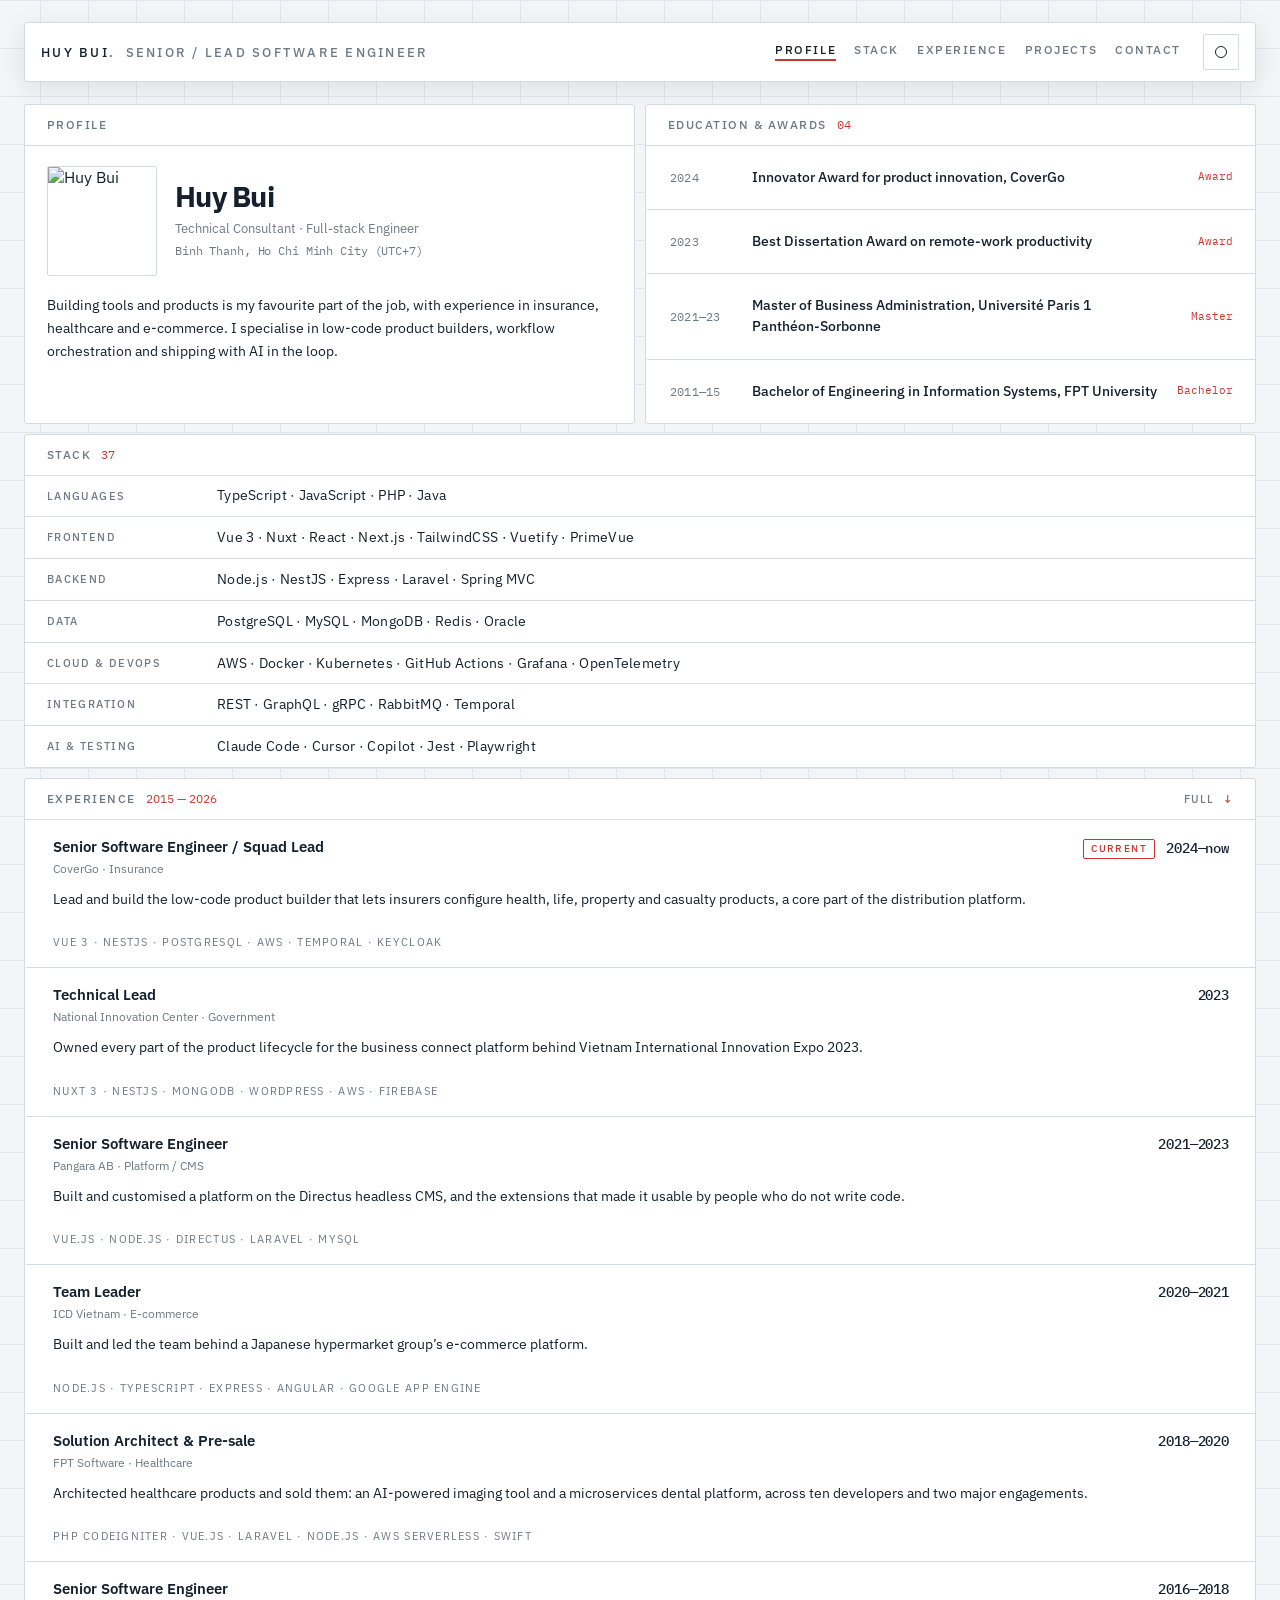
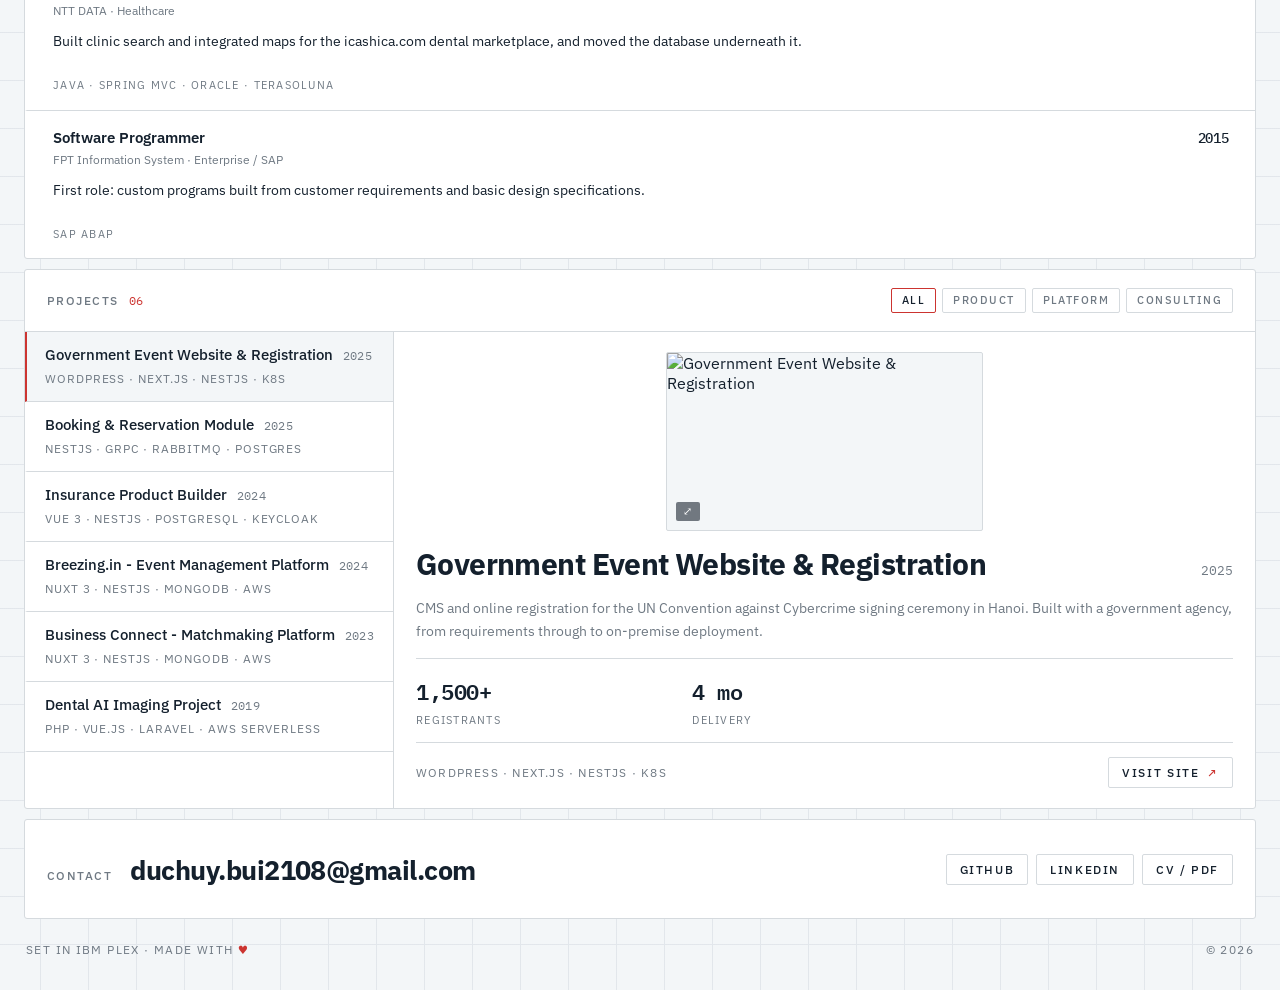
==== index.html @ eafd3b6e "feat: update portfolio content for clarity and consistency, including improved titles, descriptions," ====
<!doctype html>
<html lang="en">

<head>
  <meta charset="utf-8">
  <meta name="viewport" content="width=device-width, initial-scale=1">

  <title>Huy Bui | Senior software engineer</title>
  <meta name="description"
    content="Senior software engineer and squad lead in Ho Chi Minh City. Loves building tools and products, with experience in insurance, healthcare and e-commerce. Specialises in low-code product builders, workflow orchestration and AI-assisted delivery.">
  <link rel="canonical" href="https://heybui.github.io/">

  <link rel="icon" href="/favicon.ico" sizes="any">
  <link rel="icon" type="image/png" sizes="32x32" href="/assets/img/favicon-32.png">
  <link rel="icon" type="image/png" sizes="16x16" href="/assets/img/favicon-16.png">
  <link rel="apple-touch-icon" href="/assets/img/apple-touch-icon.png">

  <meta name="color-scheme" content="light dark">
  <meta name="theme-color" content="#f3f6f8" media="(prefers-color-scheme: light)">
  <meta name="theme-color" content="#091421" media="(prefers-color-scheme: dark)">

  <meta property="og:type" content="website">
  <meta property="og:url" content="https://heybui.github.io/">
  <meta property="og:title" content="Huy Bui | Senior software engineer">
  <meta property="og:description"
    content="Building tools and products is my favourite part of the job, with experience in insurance, healthcare and e-commerce. I specialise in low-code product builders, workflow orchestration and shipping with AI in the loop.">
  <meta property="og:image" content="https://heybui.github.io/assets/img/og.png">
  <meta property="og:image:width" content="1200">
  <meta property="og:image:height" content="630">
  <meta property="og:image:alt" content="Huy Bui, senior software engineer, Ho Chi Minh City.">
  <meta name="twitter:card" content="summary_large_image">

  <script>
    // Apply the saved theme before first paint, or a saved dark theme flashes light.
    try {
      var t = JSON.parse(localStorage.getItem('hb.prefs') || '{}').theme;
      if (t === 'light' || t === 'dark') document.documentElement.setAttribute('data-theme', t);
    } catch (e) { }
  </script>

  <link rel="preconnect" href="https://fonts.googleapis.com">
  <link rel="preconnect" href="https://fonts.gstatic.com" crossorigin>
  <link rel="stylesheet"
    href="https://fonts.googleapis.com/css2?family=IBM+Plex+Mono:wght@400;500;600&family=IBM+Plex+Sans:wght@400;450;500;600;700&display=swap">
  <link rel="stylesheet" href="/assets/css/site.css">
  <script src="/assets/js/site.js" defer></script>
</head>

<body>
  <a class="skip" href="#main">Skip to content</a>

  <div data-page="">
    <div data-shell="">

      <div data-nav-sentinel=""></div>
      <header data-navwrap="">
        <div data-navbar="">
          <div data-navinner="">
            <div class="brand">
              Huy Bui<span class="accent">.</span>&nbsp;&nbsp;<span data-nav-kicker=""
                data-i18n="site.kicker">Senior / Lead Software Engineer</span></div>
            <div data-navgroup="">
              <nav aria-label="Sections">
                <a href="#profile" class="hv-accent" data-i18n="lbl.profile">Profile</a>
                <a href="#stack" class="hv-accent" data-i18n="lbl.stack">Stack</a>
                <a href="#experience" class="hv-accent" data-i18n="lbl.exp">Experience</a>
                <a href="#work" class="hv-accent" data-i18n="lbl.work">Projects</a>
                <a href="#contact" class="hv-accent" data-i18n="lbl.contact">Contact</a>
              </nav>
              <div class="nav-actions">
                <button type="button" data-lang-btn="" hidden class="hv-fill" title="Language" aria-label="Switch language"><span
                    data-lang-label="">EN</span></button>
                <button type="button" data-theme-btn="" class="hv-fill" title="Theme" aria-label="Switch theme"><span
                    data-theme-mark="" aria-hidden="true"></span><span
                    data-theme-label=""></span></button>
              </div>
            </div>
          </div>
        </div>
      </header>

      <main id="main" data-bento="">

        <section id="profile" class="hv-border" aria-labelledby="h-profile">
          <div class="card-head">
            <h2 id="h-profile" class="label" data-i18n="lbl.profile">Profile</h2>
          </div>
          <div class="card-body">
            <div class="profile-top">
              <img data-portrait="" src="/assets/img/profile.png" width="360" height="360" alt="Huy Bui">
              <div class="profile-info">
                <h1 data-name="" class="heading-lg">
                  Huy Bui</h1>
                <div class="role-line">
                  <span data-i18n="hero.role">Technical Consultant · Full-stack Engineer</span></div>
                <div class="loc-line"
                  data-i18n="hero.loc">Binh Thanh, Ho Chi Minh City (UTC+7)</div>
              </div>
            </div>
            <p class="bio"
              data-i18n="hero.bio">Building tools and products is my favourite part of the job, with experience in
              insurance, healthcare and e-commerce. I specialise in low-code product builders, workflow orchestration and shipping with AI in
              the loop.</p>
          </div>
        </section>

        <section id="credentials" class="hv-border" aria-labelledby="h-edu">
          <div class="card-head-between">
            <div class="card-head-line">
              <h2 id="h-edu" class="label" data-i18n="lbl.edu">Education &amp; Awards</h2>
              <span data-edu-count="" class="count-mono">04</span>
            </div>
          </div>
          <div data-edu-list=""></div>
        </section>

        <section id="stack" class="hv-border" aria-labelledby="h-stack">
          <div class="card-head">
            <h2 id="h-stack" class="label" data-i18n="lbl.stack">Stack</h2>
            <span data-stack-count="" class="count-mono">37</span>
          </div>
          <div data-stack-body=""></div>
        </section>

        <!-- height tracks the row span: 5 rows x 100px + 4 x 10px gap = 540 -->
        <section id="work" class="hv-border" aria-labelledby="h-work">
          <div class="work-head">
            <div class="card-head-line">
              <h2 id="h-work" class="label" data-i18n="lbl.work">Projects</h2>
              <span data-count="" class="count-mono">06</span>
            </div>
            <div role="group" aria-label="Filter projects" class="filter-group">
              <button type="button" class="hv-fill" data-filter="all" aria-pressed="true"
                data-i18n="f.all">All</button>
              <button type="button" class="hv-fill" data-filter="product" aria-pressed="false"
                data-i18n="f.product">Product</button>
              <button type="button" class="hv-fill" data-filter="platform" aria-pressed="false"
                data-i18n="f.platform">Platform</button>
              <button type="button" class="hv-fill" data-filter="consulting" aria-pressed="false"
                data-i18n="f.consulting">Consulting</button>
            </div>
          </div>
          <div data-work-split="">
            <div data-list=""></div>
            <div data-d-pane="">
              <!-- site.js swaps in a real screenshot when a project has one.
               aspect-ratio + align-self:center keep the box near 16:9 and
               centered instead of stretching edge-to-edge — the pane is much
               wider than that, and a full-width box would force a landscape
               screenshot's top and bottom to be cropped off to fill it. The
               diagonal placeholder (.is-empty) stays for any project with
               no shot. -->
              <div data-d-media="" class="is-empty">
                <img data-d-media-img="" alt="">
                <span data-d-media-hint="">screenshot
                  / demo loop</span>
              </div>
              <div class="d-title-row">
                <h3 data-d-title="">
                  Hanoi Convention 2025</h3>
                <div data-d-year="">2025</div>
              </div>
              <p data-d-desc="">
                CMS and online registration for the UN Convention against Cybercrime signing ceremony in Hanoi. Built
                with a government agency, from requirements through to on-premise deployment.</p>
              <div data-d-metrics="">
              </div>
              <div class="d-foot">
                <div data-d-stack="">
                  WordPress · Next.js · NestJS · K8s</div>
                <a data-d-link="" href="https://hanoiconvention.org" target="_blank" rel="noopener" class="hv-fill btn-outline"><span
                    data-i18n="work.open">Visit site</span><span aria-hidden="true"
                    class="accent">↗</span></a>
              </div>
            </div>
          </div>
        </section>

        <section id="experience" class="hv-border" aria-labelledby="h-exp">
          <div class="card-head-between">
            <div class="card-head-line">
              <h2 id="h-exp" class="label" data-i18n="lbl.exp">Experience</h2>
              <span class="exp-span" data-i18n="exp.span">2015 — 2026</span>
            </div>
            <button type="button" data-exp-toggle="" class="hv-fill" aria-expanded="false"><span
                data-exp-toggle-label="">Full</span><span data-exp-toggle-arrow="" aria-hidden="true"
                class="accent">↓</span></button>
          </div>
          <div data-exp-body=""></div>
        </section>

        <section id="contact" class="hv-border" aria-labelledby="h-contact">
          <div class="contact-left">
            <h2 id="h-contact" class="label" data-i18n="lbl.contact">Contact</h2>
            <a data-mail="" href="mailto:duchuy.bui2108@gmail.com">duchuy.bui2108@gmail.com</a>
          </div>
          <div class="contact-actions">
            <a href="https://github.com/heybui" target="_blank" rel="noopener" class="hv-fill btn-outline">GitHub</a>
            <a href="https://linkedin.com/in/heybui" target="_blank" rel="noopener" class="hv-fill btn-outline">LinkedIn</a>
            <!-- A real link, so it works with JS off. site.js opens the preview instead. -->
            <a data-cv-open="" href="/assets/certs/huy-bui-cv.pdf" target="_blank" rel="noopener" class="hv-fill btn-outline"
              data-i18n="contact.cv">CV / PDF</a>
          </div>
        </section>

      </main>

      <footer data-foot="">
        <span class="foot-left">
          <!-- ♥ sits outside the translated span: applyLang() writes textContent,
           which would delete a child element. -->
          <span data-colophon="">
            <span data-i18n="foot.colophon">Set in IBM Plex · Made with</span>
            <span role="img" aria-label="love" class="accent">♥</span>
          </span>
        </span>
        <span data-i18n="foot.right">© 2026</span>
      </footer>

    </div>

    <div data-cv-modal="" role="dialog" aria-modal="true" aria-labelledby="h-cv" aria-hidden="true">
      <div data-cv-panel="">
        <div class="modal-head">
          <div class="modal-head-line">
            <h2 id="h-cv" class="label" data-i18n="cv.title">Résumé</h2>
            <span class="modal-filename">huy-bui-cv.pdf</span>
          </div>
          <div class="modal-actions">
            <a data-cv-download="" href="/assets/certs/huy-bui-cv.pdf" download="huy-bui-cv.pdf" class="hv-fill"><span
                data-i18n="cv.download">Download</span><span aria-hidden="true" class="accent">↓</span></a>
            <button type="button" data-cv-close="" class="hv-fill btn-icon" aria-label="Close"><span
                aria-hidden="true">✕</span></button>
          </div>
        </div>
        <div class="modal-body">
          <iframe data-cv-frame="" title="CV preview"></iframe>
        </div>
      </div>
    </div>

    <!-- Hover preview for credential rows that have a scanned document. site.js
     positions this next to the cursor and swaps the image; it stays hidden
     (and untouched) for rows with no [data-cert-row]. -->
    <div data-cert-tip="" aria-hidden="true">
      <img data-cert-tip-img="" alt="">
    </div>

    <div data-cert-modal="" role="dialog" aria-modal="true" aria-labelledby="h-cert" aria-hidden="true">
      <div data-cert-panel="">
        <div class="modal-head">
          <h2 id="h-cert" data-cert-title="">
          </h2>
          <div class="modal-head-actions">
            <span data-cert-count=""></span>
            <button type="button" data-cert-prev="" aria-label="Previous image" class="hv-fill btn-icon"><span
                aria-hidden="true">‹</span></button>
            <button type="button" data-cert-next="" aria-label="Next image" class="hv-fill btn-icon"><span
                aria-hidden="true">›</span></button>
            <button type="button" data-cert-close="" aria-label="Close" class="hv-fill btn-icon"><span
                aria-hidden="true">✕</span></button>
          </div>
        </div>
        <div class="cert-body">
          <img data-cert-frame="" alt="">
        </div>
      </div>
    </div>
  </div>
</body>

</html>
---- assets/css/site.css ----
/* Site styles. Mostly copied from the design file in design/; the bits added
   during the port are marked "added:". */

/* --- tokens --------------------------------------------------------------- */

:root{
  --bg:oklch(0.971 0.004 250); --surface:oklch(1 0 0); --line:oklch(0.885 0.008 250);
  --fg:oklch(0.24 0.03 250); --muted:oklch(0.57 0.02 250); --accent:oklch(0.56 0.19 27);
  --grid:oklch(0.925 0.008 250); --shadow:0 6px 24px oklch(0.24 0.03 250 / 0.10);
}
@media (prefers-color-scheme: dark){
  :root:not([data-theme="light"]){
    --bg:oklch(0.188 0.031 253); --surface:oklch(0.232 0.032 253); --line:oklch(0.325 0.033 253);
    --fg:oklch(0.955 0.006 253); --muted:oklch(0.665 0.025 253); --accent:oklch(0.66 0.17 27);
    --grid:oklch(0.248 0.032 253); --shadow:0 6px 24px oklch(0.10 0.02 253 / 0.5);
  }
}
:root[data-theme="dark"]{
  --bg:oklch(0.188 0.031 253); --surface:oklch(0.232 0.032 253); --line:oklch(0.325 0.033 253);
  --fg:oklch(0.955 0.006 253); --muted:oklch(0.665 0.025 253); --accent:oklch(0.66 0.17 27);
  --grid:oklch(0.248 0.032 253); --shadow:0 6px 24px oklch(0.10 0.02 253 / 0.5);
}

/* --- base ----------------------------------------------------------------- */

html{scroll-behavior:smooth}
html,body{margin:0;padding:0}
[id]{scroll-margin-top:88px}
@media (prefers-reduced-motion: reduce){html{scroll-behavior:auto}}
body{background:var(--bg);color:var(--fg);font-family:'IBM Plex Sans',system-ui,sans-serif;-webkit-font-smoothing:antialiased}
a{color:var(--fg);text-decoration:none}
a:hover{color:var(--accent)}

/* added: headings are real h1/h2 now, so drop the browser's default margins. */
h1,h2,h3{margin:0;font-size:inherit;font-weight:inherit}

/* added: keyboard-only skip link. */
.skip{position:absolute;left:-9999px;top:0;z-index:100;padding:10px 14px;background:var(--surface);
  border:1px solid var(--accent);border-radius:2px;
  font:500 12px/1 'IBM Plex Sans',system-ui,sans-serif;letter-spacing:.12em;text-transform:uppercase}
.skip:focus{left:12px;top:12px}

/* Hover states. !important because every element carries inline styles. */
.hv-border:hover{border-color:var(--accent) !important}
.hv-accent:hover{color:var(--accent) !important}

/* added: credential rows backed by a scanned document (site.js sets this
   attribute) — same left-edge accent used for the current stack row. */
[data-cert-row]{border-left-color:transparent}
[data-cert-row]:hover,
[data-cert-row]:focus-visible{border-left-color:var(--accent) !important; outline:none}

/* added: project preview panel before a screenshot is swapped in (or for a
   project with none) — the same diagonal placeholder it always had. */
[data-d-media].is-empty{background-image:repeating-linear-gradient(135deg, var(--line) 0 1px, transparent 1px 7px); opacity:.75}

/* added: clickable things get the same soft box as the experience rows —
   background one step darker than the card, plus an accent edge. */
.hv-fill{transition:background .2s cubic-bezier(.33,.02,.24,1), color .2s cubic-bezier(.33,.02,.24,1), border-color .2s cubic-bezier(.33,.02,.24,1) !important}
.hv-fill:hover,
.hv-fill:focus-visible{
  background:var(--bg) !important;
  border-color:var(--accent) !important;
  color:var(--fg) !important;
}

/* --- crosshair cursor ----------------------------------------------------- */
/* site.js regenerates the accent-filled pointer; these are the fallbacks. */

body{cursor:url("data:image/svg+xml,%3Csvg xmlns='http://www.w3.org/2000/svg' width='24' height='24'%3E%3Cg stroke='%23384358' stroke-width='1'%3E%3Cpath d='M12 1.5v7.5M12 15v7.5M1.5 12h7.5M15 12h7.5'/%3E%3C/g%3E%3Crect x='11.5' y='11.5' width='1' height='1' fill='%23384358'/%3E%3C/svg%3E") 12 12, crosshair}
a,button,[data-row],[data-exp-row],[data-cert-row]{cursor:url("data:image/svg+xml,%3Csvg xmlns='http://www.w3.org/2000/svg' width='24' height='24'%3E%3Cg stroke='%23384358' stroke-width='1'%3E%3Cpath d='M12 1.5v7.5M12 15v7.5M1.5 12h7.5M15 12h7.5'/%3E%3C/g%3E%3Crect x='9.5' y='9.5' width='5' height='5' fill='%23c8342b'/%3E%3C/svg%3E") 12 12, pointer}
input,textarea,p,h1{cursor:url("data:image/svg+xml,%3Csvg xmlns='http://www.w3.org/2000/svg' width='24' height='24'%3E%3Cg stroke='%23384358' stroke-width='1'%3E%3Cpath d='M12 1.5v7.5M12 15v7.5M1.5 12h7.5M15 12h7.5'/%3E%3C/g%3E%3Crect x='11.5' y='11.5' width='1' height='1' fill='%23384358'/%3E%3C/svg%3E") 12 12, crosshair}
@media (prefers-color-scheme: dark){
  :root:not([data-theme="light"]) body{cursor:url("data:image/svg+xml,%3Csvg xmlns='http://www.w3.org/2000/svg' width='24' height='24'%3E%3Cg stroke='%23c9d2e0' stroke-width='1'%3E%3Cpath d='M12 1.5v7.5M12 15v7.5M1.5 12h7.5M15 12h7.5'/%3E%3C/g%3E%3Crect x='11.5' y='11.5' width='1' height='1' fill='%23c9d2e0'/%3E%3C/svg%3E") 12 12, crosshair}
  :root:not([data-theme="light"]) a,:root:not([data-theme="light"]) button,:root:not([data-theme="light"]) [data-row],:root:not([data-theme="light"]) [data-exp-row],:root:not([data-theme="light"]) [data-cert-row]{cursor:url("data:image/svg+xml,%3Csvg xmlns='http://www.w3.org/2000/svg' width='24' height='24'%3E%3Cg stroke='%23c9d2e0' stroke-width='1'%3E%3Cpath d='M12 1.5v7.5M12 15v7.5M1.5 12h7.5M15 12h7.5'/%3E%3C/g%3E%3Crect x='9.5' y='9.5' width='5' height='5' fill='%23ff7a6b'/%3E%3C/svg%3E") 12 12, pointer}
}
:root[data-theme="dark"] body{cursor:url("data:image/svg+xml,%3Csvg xmlns='http://www.w3.org/2000/svg' width='24' height='24'%3E%3Cg stroke='%23c9d2e0' stroke-width='1'%3E%3Cpath d='M12 1.5v7.5M12 15v7.5M1.5 12h7.5M15 12h7.5'/%3E%3C/g%3E%3Crect x='11.5' y='11.5' width='1' height='1' fill='%23c9d2e0'/%3E%3C/svg%3E") 12 12, crosshair}
:root[data-theme="dark"] a,:root[data-theme="dark"] button,:root[data-theme="dark"] [data-row],:root[data-theme="dark"] [data-exp-row],:root[data-theme="dark"] [data-cert-row]{cursor:url("data:image/svg+xml,%3Csvg xmlns='http://www.w3.org/2000/svg' width='24' height='24'%3E%3Cg stroke='%23c9d2e0' stroke-width='1'%3E%3Cpath d='M12 1.5v7.5M12 15v7.5M1.5 12h7.5M15 12h7.5'/%3E%3C/g%3E%3Crect x='9.5' y='9.5' width='5' height='5' fill='%23ff7a6b'/%3E%3C/svg%3E") 12 12, pointer}
[data-portrait],[data-portrait] *{cursor:default}
@media (hover:none),(pointer:coarse){
  body,a,button,input,textarea,p,h1,[data-row],[data-exp-row],[data-cert-row],
  :root[data-theme="dark"] body,:root[data-theme="dark"] a,:root[data-theme="dark"] button,:root[data-theme="dark"] [data-row],:root[data-theme="dark"] [data-exp-row],:root[data-theme="dark"] [data-cert-row]{cursor:auto !important}
}

/* --- chrome --------------------------------------------------------------- */

::selection{background:var(--accent);color:var(--surface)}
*{scrollbar-width:thin;scrollbar-color:var(--line) transparent}
::-webkit-scrollbar{width:8px;height:8px}
::-webkit-scrollbar-track{background:transparent}
::-webkit-scrollbar-thumb{background:var(--line);border:2px solid transparent;background-clip:content-box}
::-webkit-scrollbar-thumb:hover{background:var(--muted);border:2px solid transparent;background-clip:content-box}
::-webkit-scrollbar-corner{background:transparent}
@keyframes marq{from{transform:translateX(0)}to{transform:translateX(-50%)}}

/* --- responsive ----------------------------------------------------------- */

@media (max-width:900px){
  [id]{scroll-margin-top:112px}
  [data-page]{padding:0 12px 22px !important; background-size:32px 32px !important}
  [data-shell]{gap:14px !important}
  [data-navinner]{display:grid !important; grid-template-columns:1fr auto; align-items:center; row-gap:9px; column-gap:12px; padding:9px 12px !important}
  [data-navgroup]{display:contents !important}
  [data-navinner] > div:first-child{grid-column:1; grid-row:1}
  [data-navgroup] > div:last-child{grid-column:2; grid-row:1; gap:6px !important}
  [data-lang-btn],[data-theme-btn]{width:28px !important; height:28px !important}
  [data-lang-label]{font-size:10px !important}
  [data-theme-mark]{width:10px !important; height:10px !important}
  [data-navinner] nav{grid-column:1/-1; grid-row:2; flex-wrap:nowrap !important; overflow-x:auto; scrollbar-width:none; gap:16px !important; font-size:11px !important; letter-spacing:.09em !important; margin:0 -2px; padding:0 2px 1px}
  [data-navinner] nav::-webkit-scrollbar{display:none}
  [data-navinner] nav > a{flex:none; white-space:nowrap}
  [data-foot]{flex-wrap:nowrap !important; align-items:baseline; gap:12px !important; font-size:10px !important; letter-spacing:.07em !important}
  [data-foot] > span:last-child{flex:none}
  [data-nav-kicker]{display:none !important}
  [data-bento]{grid-template-columns:1fr !important; grid-auto-rows:auto !important}
  /* added: bento children are <section> now, not <div>. */
  [data-bento] > *{grid-column:1/-1 !important; grid-row:auto !important; height:auto !important}
  #profile > div:last-child{padding:16px !important; gap:14px !important}
  [data-portrait]{width:78px !important; height:78px !important}
  [data-name]{font-size:24px !important}
  #credentials [data-edu-list]{max-height:290px}
  [data-stack-body]{flex-direction:column !important; overflow:visible !important}
  [data-stack-body] > div{grid-template-columns:1fr !important; gap:4px !important; padding:11px 16px !important; flex:none !important; align-items:start !important}
  [data-work-split]{grid-template-columns:1fr !important}
  [data-list]{border-right:0 !important; border-bottom:1px solid var(--line) !important; max-height:246px}
  [data-d-pane]{padding:16px !important; gap:12px !important}
  [data-d-media]{min-height:158px !important}
  [data-d-title]{font-size:23px !important}
  [data-d-metrics]{grid-template-columns:repeat(3,1fr) !important; gap:8px !important}
  [data-exp-body]{overflow:visible !important}
  [data-exp-body] > div{padding:14px 16px !important}
  [data-exp-body] > div > div:first-child{gap:8px !important}
  #contact{flex-direction:column !important; align-items:flex-start !important; padding:16px !important; gap:14px !important}
  [data-mail]{font-size:20px !important}
  [data-cv-modal]{padding:10px !important}
  [data-cert-modal]{padding:10px !important}
}
/* --- layout (ported from the design file's inline styles) ----------------- */
/* Structural/decorative styles previously lived as style="" on each element in
   index.html and 404.html. Selectors here reuse the data-* hooks already on
   those elements (site.js's targets, and the ones the media queries above
   already rely on) so the markup keeps the same attributes it always had. */

[data-page]{min-height:100vh; background:var(--bg);
  background-image:linear-gradient(var(--grid) 1px, transparent 1px), linear-gradient(90deg, var(--grid) 1px, transparent 1px);
  background-size:48px 48px; background-position:center top; box-sizing:border-box; display:flex}
[data-page=""]{padding:0 24px 30px; justify-content:center}
[data-page="404"]{padding:24px; align-items:center; justify-content:center}
[data-shell]{width:100%; max-width:1360px; display:flex; flex-direction:column; gap:22px}

[data-nav-sentinel]{height:1px; margin-bottom:-1px}
[data-navwrap]{position:sticky; top:0; z-index:70; transition:top .3s cubic-bezier(.33,.02,.24,1), margin .3s cubic-bezier(.33,.02,.24,1)}
[data-navbar]{border:1px solid var(--line); border-radius:3px; background:var(--surface); box-shadow:var(--shadow);
  transition:border-radius .3s cubic-bezier(.33,.02,.24,1), border-color .3s cubic-bezier(.33,.02,.24,1), padding .3s cubic-bezier(.33,.02,.24,1)}
[data-navinner]{display:flex; align-items:center; justify-content:space-between; gap:24px; flex-wrap:wrap; padding:11px 16px; margin:0 auto;
  transition:max-width .3s cubic-bezier(.33,.02,.24,1), padding .3s cubic-bezier(.33,.02,.24,1)}
.brand{font:500 12.5px/1 'IBM Plex Sans',system-ui,sans-serif; letter-spacing:.18em; text-transform:uppercase; color:var(--fg)}
[data-nav-kicker]{color:var(--muted)}
[data-navgroup]{display:flex; align-items:center; gap:22px; flex-wrap:wrap}
[data-navgroup] nav{display:flex; align-items:center; gap:18px; font:500 12px/1 'IBM Plex Sans',system-ui,sans-serif; letter-spacing:.13em; text-transform:uppercase; flex-wrap:wrap}
[data-navgroup] nav a{color:var(--muted); padding-bottom:3px; border-bottom:2px solid transparent;
  transition:color .3s cubic-bezier(.33,.02,.24,1), border-color .3s cubic-bezier(.33,.02,.24,1)}
.nav-actions{display:flex; align-items:center; gap:8px}
[data-lang-btn]{appearance:none; border:1px solid var(--line); border-radius:2px; background:transparent; width:36px; height:36px;
  display:flex; align-items:center; justify-content:center; font:500 11.5px/1 'IBM Plex Sans',system-ui,sans-serif; letter-spacing:.06em; color:var(--fg);
  transition:border-color .32s cubic-bezier(.33,.02,.24,1)}
[data-theme-btn]{appearance:none; border:1px solid var(--line); border-radius:2px; background:transparent; width:36px; height:36px;
  display:flex; align-items:center; justify-content:center; color:var(--fg); transition:border-color .32s cubic-bezier(.33,.02,.24,1)}
[data-lang-btn][hidden]{display:none}
[data-theme-mark]{width:12px; height:12px; flex:none; border-radius:50%; border:1px solid var(--fg); box-sizing:border-box}
[data-theme-label]{display:none}

[data-bento]{display:grid; grid-template-columns:repeat(6,1fr); grid-auto-rows:minmax(100px,auto); gap:10px}

/* card sections: shared chrome, per-section grid placement */
#profile,#credentials,#stack,#work,#experience{
  border:1px solid var(--line); background:var(--surface); border-radius:3px;
  display:flex; flex-direction:column; overflow:hidden; transition:border-color .32s cubic-bezier(.33,.02,.24,1)}
#profile{grid-column:1/4; grid-row:1/4; height:320px; box-sizing:border-box}
#credentials{grid-column:4/7; grid-row:1/4; height:320px; box-sizing:border-box}
#stack{grid-column:1/7; grid-row:4/6; height:334px; box-sizing:border-box}
#work{grid-column:1/7; grid-row:11/16; height:540px; box-sizing:border-box}
#experience{grid-column:1/7; grid-row:6/11}
#contact{grid-column:1/7; grid-row:16/17; height:100px; box-sizing:border-box; border:1px solid var(--line); background:var(--surface); border-radius:3px;
  padding:0 22px; display:flex; align-items:center; justify-content:space-between; gap:24px; flex-wrap:wrap;
  transition:border-color .32s cubic-bezier(.33,.02,.24,1)}

.card-head{flex:none; display:flex; align-items:center; gap:10px; padding:14px 22px; border-bottom:1px solid var(--line)}
.card-head-between{flex:none; display:flex; align-items:center; justify-content:space-between; gap:16px; padding:14px 22px; border-bottom:1px solid var(--line)}
.card-head-line{display:flex; align-items:baseline; gap:10px}
.work-head{display:flex; align-items:center; justify-content:space-between; gap:16px; padding:18px 22px; border-bottom:1px solid var(--line); flex-wrap:wrap}
.label{font:500 11.5px/1 'IBM Plex Sans',system-ui,sans-serif; letter-spacing:.13em; text-transform:uppercase; color:var(--muted)}
.count-mono{font:400 11.5px/1 'IBM Plex Mono',ui-monospace,monospace; color:var(--accent)}
.accent{color:var(--accent)}
.heading-lg{font-family:'IBM Plex Sans',system-ui,sans-serif; font-weight:700; font-size:29px; line-height:1.05; letter-spacing:-0.025em; color:var(--fg)}

#profile > .card-body{flex:1; min-height:0; padding:20px 22px; display:flex; flex-direction:column; gap:18px}
.profile-top{display:flex; align-items:center; gap:18px}
.profile-info{min-width:0}
[data-portrait]{flex:none; width:110px; height:110px; box-sizing:border-box; border:1px solid var(--line); border-radius:2px; object-fit:cover; background:var(--surface)}
.role-line{margin-top:8px; font:400 13px/1.5 'IBM Plex Sans',system-ui,sans-serif; color:var(--muted)}
.loc-line{margin-top:3px; font:400 12px/1.5 'IBM Plex Mono',ui-monospace,monospace; letter-spacing:-0.01em; color:var(--muted)}
.bio{margin:0; font:400 14px/1.65 'IBM Plex Sans',system-ui,sans-serif; color:var(--fg); text-wrap:pretty}

[data-edu-list]{flex:1; min-height:0; overflow-y:auto}
[data-stack-body]{flex:1; min-height:0; overflow:hidden; display:flex}

.filter-group{display:flex; gap:6px; flex-wrap:wrap}
[data-filter]{appearance:none; border:1px solid var(--line); border-radius:2px; background:transparent; padding:6px 10px;
  font:500 10.5px/1 'IBM Plex Sans',system-ui,sans-serif; letter-spacing:.14em; text-transform:uppercase; color:var(--muted)}
[data-work-split]{flex:1; min-height:0; display:grid; grid-template-columns:minmax(220px,0.6fr) 1.4fr}
[data-list]{border-right:1px solid var(--line); overflow-y:auto; min-height:0}
[data-d-pane]{display:flex; flex-direction:column; padding:20px 22px; gap:14px; min-height:0; overflow:hidden;
  transition:opacity .26s cubic-bezier(.33,.02,.24,1), transform .26s cubic-bezier(.33,.02,.24,1)}
[data-d-media]{position:relative; flex:1 1 auto; align-self:center; aspect-ratio:16/9; max-width:100%; min-height:110px;
  border:1px solid var(--line); border-radius:2px; overflow:hidden; box-sizing:border-box; background-color:var(--bg);
  transition:opacity .3s cubic-bezier(.33,.02,.24,1), border-color .3s cubic-bezier(.33,.02,.24,1)}
[data-d-media-img]{position:absolute; inset:0; width:100%; height:100%; object-fit:cover; object-position:top; display:none}
[data-d-media-hint]{position:absolute; left:9px; bottom:9px; padding:4px 7px; border-radius:2px;
  font:400 10.5px/1 'IBM Plex Sans',system-ui,sans-serif; letter-spacing:.12em; text-transform:uppercase; color:var(--muted)}
.d-title-row{display:flex; align-items:baseline; justify-content:space-between; gap:12px}
[data-d-title]{font-family:'IBM Plex Sans',system-ui,sans-serif; font-weight:700; font-size:29.5px; letter-spacing:-0.02em; color:var(--fg)}
[data-d-year]{font:400 12.5px/1 'IBM Plex Mono',ui-monospace,monospace; color:var(--muted)}
[data-d-desc]{margin:0; font:400 14px/1.7 'IBM Plex Sans',system-ui,sans-serif; color:var(--muted); text-wrap:pretty}
[data-d-metrics]{display:grid; grid-template-columns:repeat(3,1fr); gap:12px; border-top:1px solid var(--line); border-bottom:1px solid var(--line); padding:14px 0}
.d-foot{display:flex; align-items:center; justify-content:space-between; gap:12px; margin-top:auto; flex-wrap:wrap}
[data-d-stack]{font:400 12px/1.6 'IBM Plex Sans',system-ui,sans-serif; letter-spacing:.1em; text-transform:uppercase; color:var(--muted)}
.btn-outline{border:1px solid var(--line); border-radius:2px; padding:9px 13px; font:500 11.5px/1 'IBM Plex Sans',system-ui,sans-serif;
  letter-spacing:.14em; text-transform:uppercase; transition:border-color .32s cubic-bezier(.33,.02,.24,1)}
[data-d-link]{display:flex; align-items:center; gap:8px}

.exp-span{font:400 11.5px/1 'IBM Plex Sans',system-ui,sans-serif; color:var(--accent)}
[data-exp-toggle]{appearance:none; border:0; background:transparent; padding:6px 8px; margin:-6px -8px; border-radius:2px;
  display:flex; align-items:center; gap:8px; font:500 10.5px/1 'IBM Plex Sans',system-ui,sans-serif; letter-spacing:.12em;
  text-transform:uppercase; color:var(--muted); transition:color .32s cubic-bezier(.33,.02,.24,1)}
[data-exp-body]{flex:1; min-height:0; display:flex; overflow:hidden}

.contact-left{display:flex; align-items:baseline; gap:18px; min-width:0}
[data-mail]{font-family:'IBM Plex Sans',system-ui,sans-serif; font-weight:700; font-size:27px; letter-spacing:-0.02em; word-break:break-all}
.contact-actions{display:flex; gap:8px; flex-wrap:wrap}

[data-foot]{display:flex; justify-content:space-between; gap:20px; flex-wrap:wrap; padding:0 2px;
  font:400 11.5px/1.6 'IBM Plex Sans',system-ui,sans-serif; letter-spacing:.12em; text-transform:uppercase; color:var(--muted)}
.foot-left{display:flex; align-items:center; gap:14px; flex-wrap:wrap}

[data-cv-modal]{position:fixed; inset:0; z-index:80; display:none; align-items:center; justify-content:center; padding:32px;
  background:oklch(0.18 0.03 253 / 0.55); backdrop-filter:blur(3px)}
[data-cv-panel]{width:min(940px,94vw); height:min(88vh,1040px); display:flex; flex-direction:column; background:var(--surface);
  border:1px solid var(--line); border-radius:3px; box-shadow:var(--shadow); overflow:hidden}
.modal-head{flex:none; display:flex; align-items:center; justify-content:space-between; gap:16px; padding:14px 18px; border-bottom:1px solid var(--line)}
.modal-head-line{display:flex; align-items:baseline; gap:12px; min-width:0}
.modal-filename{font:400 11.5px/1 'IBM Plex Mono',ui-monospace,monospace; color:var(--fg); white-space:nowrap; overflow:hidden; text-overflow:ellipsis}
.modal-actions{display:flex; align-items:center; gap:8px}
[data-cv-download]{border:1px solid var(--accent); border-radius:2px; padding:9px 13px; display:flex; align-items:center; gap:9px;
  font:500 11.5px/1 'IBM Plex Sans',system-ui,sans-serif; letter-spacing:.13em; text-transform:uppercase; color:var(--fg);
  transition:background .3s cubic-bezier(.33,.02,.24,1)}
.btn-icon{appearance:none; border:1px solid var(--line); border-radius:2px; background:transparent; width:34px; height:34px;
  display:flex; align-items:center; justify-content:center; font:400 15px/1 'IBM Plex Sans',system-ui,sans-serif; color:var(--fg);
  transition:border-color .3s cubic-bezier(.33,.02,.24,1)}
.modal-body{flex:1; min-height:0; background:var(--bg)}
[data-cv-frame]{width:100%; height:100%; border:0; display:block}

[data-cert-tip]{position:fixed; z-index:90; display:none; pointer-events:none; padding:5px; background:var(--surface);
  border:1px solid var(--line); border-radius:2px; box-shadow:var(--shadow)}
[data-cert-tip-img]{display:block; width:168px; height:118px; object-fit:cover; border-radius:1px; background:var(--bg)}
[data-cert-modal]{position:fixed; inset:0; z-index:85; display:none; align-items:center; justify-content:center; padding:32px;
  background:oklch(0.18 0.03 253 / 0.55); backdrop-filter:blur(3px)}
[data-cert-panel]{width:min(780px,94vw); height:min(88vh,880px); display:flex; flex-direction:column; background:var(--surface);
  border:1px solid var(--line); border-radius:3px; box-shadow:var(--shadow); overflow:hidden}
[data-cert-title]{font:500 11.5px/1 'IBM Plex Sans',system-ui,sans-serif; letter-spacing:.13em; text-transform:uppercase;
  color:var(--muted); white-space:nowrap; overflow:hidden; text-overflow:ellipsis; min-width:0}
.modal-head-actions{flex:none; display:flex; align-items:center; gap:6px}
[data-cert-count]{font:400 11px/1 'IBM Plex Mono',ui-monospace,monospace; color:var(--muted); margin-right:4px}
.cert-body{flex:1; min-height:0; background:var(--bg); display:flex; align-items:center; justify-content:center; overflow:auto}
[data-cert-frame]{max-width:100%; max-height:100%; display:block}

/* 404 page */
[data-page="404"] main{width:100%; max-width:520px; box-sizing:border-box; border:1px solid var(--line); background:var(--surface);
  border-radius:3px; box-shadow:var(--shadow); overflow:hidden}
.error-body{padding:22px; display:flex; flex-direction:column; gap:16px}
.error-lead{margin:0; font:400 14px/1.65 'IBM Plex Sans',system-ui,sans-serif; color:var(--muted); text-wrap:pretty}
.btn-home{align-self:flex-start; display:flex; align-items:center; gap:8px; border:1px solid var(--line); border-radius:2px; padding:9px 13px;
  font:500 11.5px/1 'IBM Plex Sans',system-ui,sans-serif; letter-spacing:.14em; text-transform:uppercase;
  transition:border-color .32s cubic-bezier(.33,.02,.24,1)}

@media (max-width:560px){
  [data-navinner] nav{gap:11px !important; font-size:10.5px !important}
  [data-name]{font-size:21px !important}
  [data-colophon]{display:none !important}
  [data-foot]{justify-content:flex-end !important}
  [data-d-metrics]{grid-template-columns:1fr 1fr !important}
  [data-exp-body] > div > div:first-child > div:last-child{width:100%; justify-content:space-between}
}
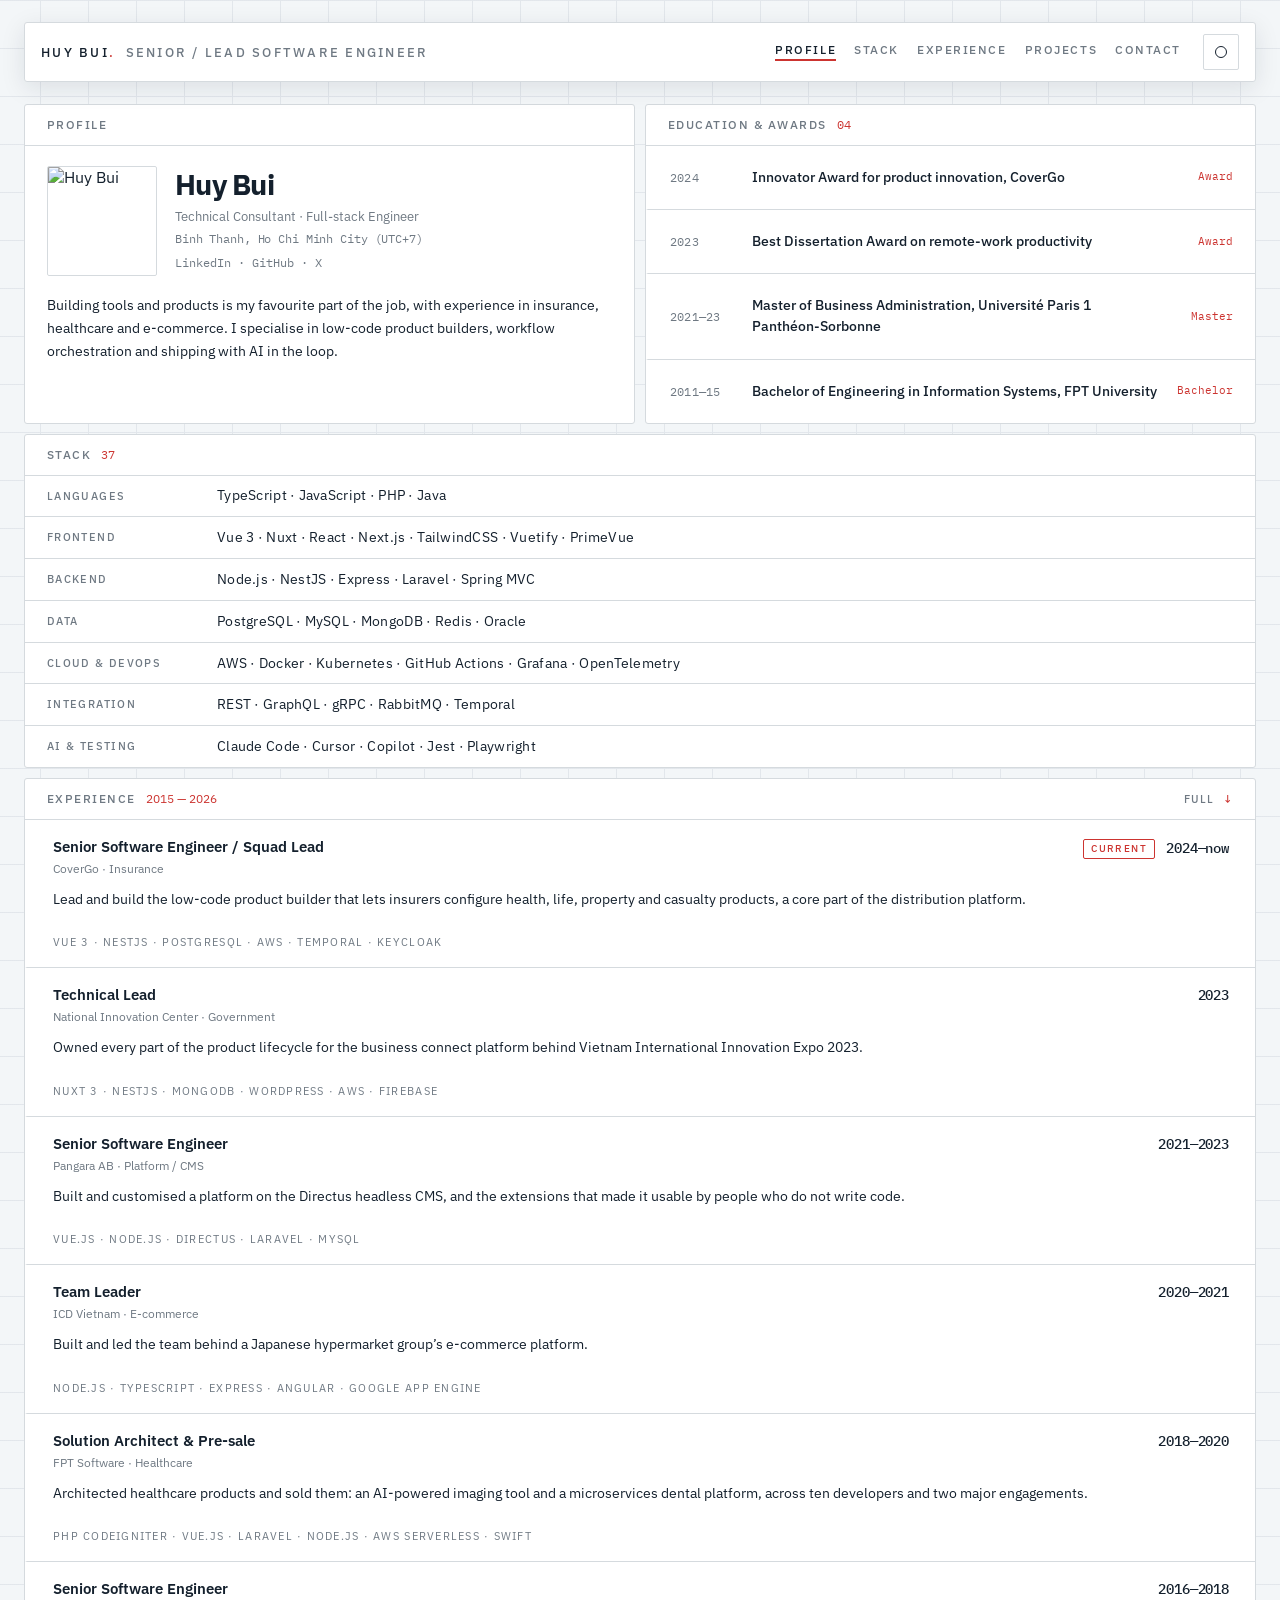
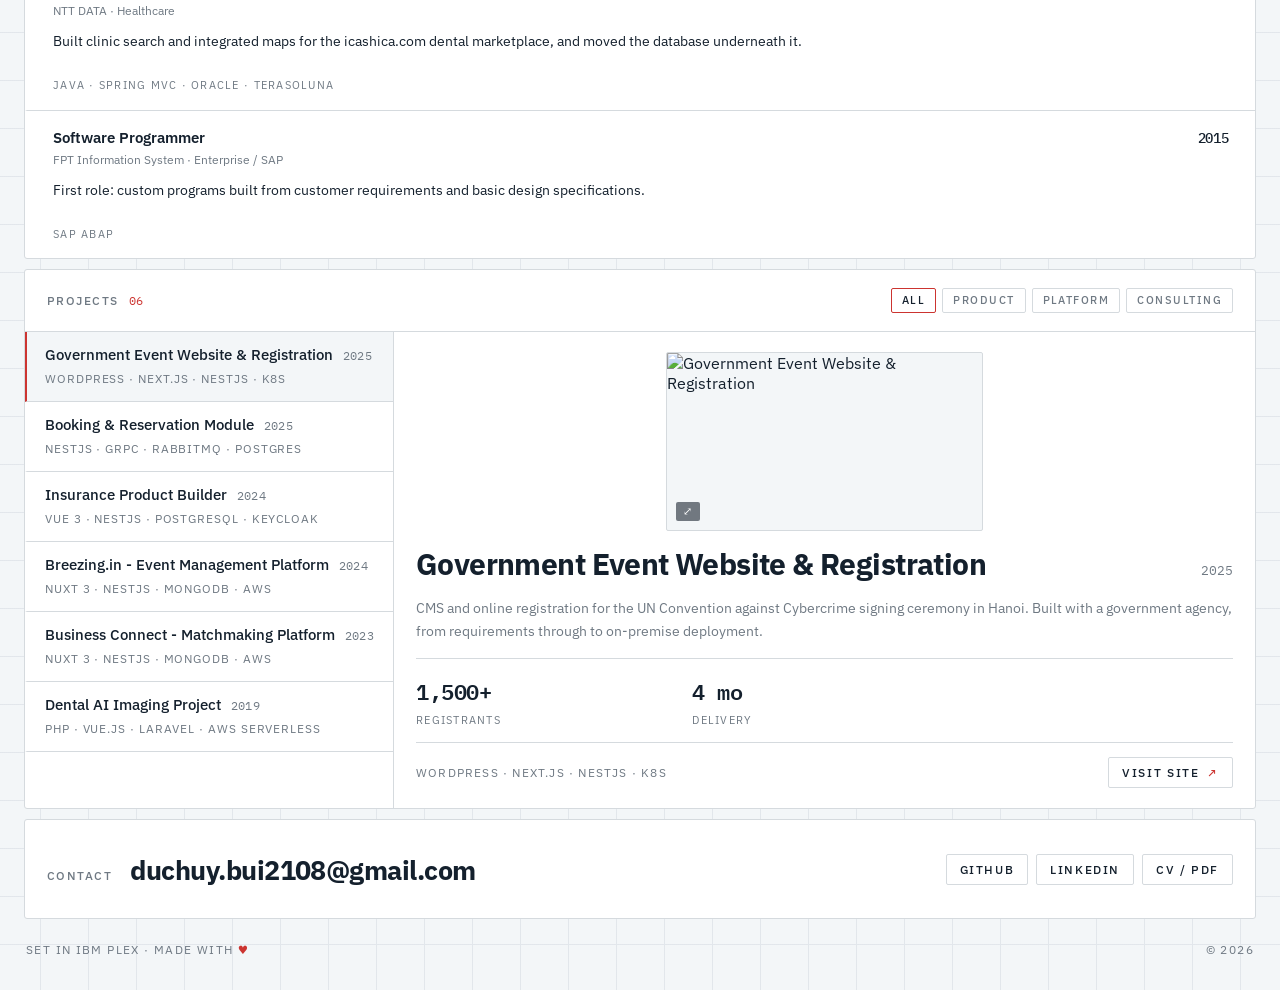
==== commit 17ebf1e7: "feat: add social links to the profile card LinkedIn, GitHub and X now sit under the location line. l" ====
--- a/index.html
+++ b/index.html
@@ -5,10 +5,10 @@
   <meta charset="utf-8">
   <meta name="viewport" content="width=device-width, initial-scale=1">
 
-  <title>Huy Bui | Senior software engineer</title>
+  <title>Huy Bui | Software builder</title>
   <meta name="description"
     content="Senior software engineer and squad lead in Ho Chi Minh City. Loves building tools and products, with experience in insurance, healthcare and e-commerce. Specialises in low-code product builders, workflow orchestration and AI-assisted delivery.">
-  <link rel="canonical" href="https://heybui.github.io/">
+  <link rel="canonical" href="https://huyyb.github.io/">
 
   <link rel="icon" href="/favicon.ico" sizes="any">
   <link rel="icon" type="image/png" sizes="32x32" href="/assets/img/favicon-32.png">
@@ -20,14 +20,14 @@
   <meta name="theme-color" content="#091421" media="(prefers-color-scheme: dark)">
 
   <meta property="og:type" content="website">
-  <meta property="og:url" content="https://heybui.github.io/">
-  <meta property="og:title" content="Huy Bui | Senior software engineer">
+  <meta property="og:url" content="https://huyyb.github.io/">
+  <meta property="og:title" content="Huy Bui | Software builder">
   <meta property="og:description"
     content="Building tools and products is my favourite part of the job, with experience in insurance, healthcare and e-commerce. I specialise in low-code product builders, workflow orchestration and shipping with AI in the loop.">
-  <meta property="og:image" content="https://heybui.github.io/assets/img/og.png">
+  <meta property="og:image" content="https://huyyb.github.io/assets/img/og.png">
   <meta property="og:image:width" content="1200">
   <meta property="og:image:height" content="630">
-  <meta property="og:image:alt" content="Huy Bui, senior software engineer, Ho Chi Minh City.">
+  <meta property="og:image:alt" content="Huy Bui, software builder, senior software engineer">
   <meta name="twitter:card" content="summary_large_image">
 
   <script>
@@ -57,8 +57,8 @@
         <div data-navbar="">
           <div data-navinner="">
             <div class="brand">
-              Huy Bui<span class="accent">.</span>&nbsp;&nbsp;<span data-nav-kicker=""
-                data-i18n="site.kicker">Senior / Lead Software Engineer</span></div>
+              Huy Bui<span class="accent">.</span>&nbsp;&nbsp;<span data-nav-kicker="" data-i18n="site.kicker">Senior /
+                Lead Software Engineer</span></div>
             <div data-navgroup="">
               <nav aria-label="Sections">
                 <a href="#profile" class="hv-accent" data-i18n="lbl.profile">Profile</a>
@@ -68,11 +68,10 @@
                 <a href="#contact" class="hv-accent" data-i18n="lbl.contact">Contact</a>
               </nav>
               <div class="nav-actions">
-                <button type="button" data-lang-btn="" hidden class="hv-fill" title="Language" aria-label="Switch language"><span
-                    data-lang-label="">EN</span></button>
+                <button type="button" data-lang-btn="" hidden class="hv-fill" title="Language"
+                  aria-label="Switch language"><span data-lang-label="">EN</span></button>
                 <button type="button" data-theme-btn="" class="hv-fill" title="Theme" aria-label="Switch theme"><span
-                    data-theme-mark="" aria-hidden="true"></span><span
-                    data-theme-label=""></span></button>
+                    data-theme-mark="" aria-hidden="true"></span><span data-theme-label=""></span></button>
               </div>
             </div>
           </div>
@@ -92,14 +91,20 @@
                 <h1 data-name="" class="heading-lg">
                   Huy Bui</h1>
                 <div class="role-line">
-                  <span data-i18n="hero.role">Technical Consultant · Full-stack Engineer</span></div>
-                <div class="loc-line"
-                  data-i18n="hero.loc">Binh Thanh, Ho Chi Minh City (UTC+7)</div>
-              </div>
-            </div>
-            <p class="bio"
-              data-i18n="hero.bio">Building tools and products is my favourite part of the job, with experience in
-              insurance, healthcare and e-commerce. I specialise in low-code product builders, workflow orchestration and shipping with AI in
+                  <span data-i18n="hero.role">Technical Consultant · Full-stack Engineer</span>
+                </div>
+                <div class="loc-line" data-i18n="hero.loc">Binh Thanh, Ho Chi Minh City (UTC+7)</div>
+                <div class="social-line">
+                  <a href="https://linkedin.com/in/huyyb" target="_blank" rel="noopener">LinkedIn</a> ·
+                  <a href="https://github.com/huyyb" target="_blank" rel="noopener">GitHub</a> ·
+                  <a href="https://x.com/huyybX" target="_blank" rel="noopener">X</a>
+                </div>
+              </div>
+            </div>
+            <p class="bio" data-i18n="hero.bio">Building tools and products is my favourite part of the job, with
+              experience in
+              insurance, healthcare and e-commerce. I specialise in low-code product builders, workflow orchestration
+              and shipping with AI in
               the loop.</p>
           </div>
         </section>
@@ -130,8 +135,7 @@
               <span data-count="" class="count-mono">06</span>
             </div>
             <div role="group" aria-label="Filter projects" class="filter-group">
-              <button type="button" class="hv-fill" data-filter="all" aria-pressed="true"
-                data-i18n="f.all">All</button>
+              <button type="button" class="hv-fill" data-filter="all" aria-pressed="true" data-i18n="f.all">All</button>
               <button type="button" class="hv-fill" data-filter="product" aria-pressed="false"
                 data-i18n="f.product">Product</button>
               <button type="button" class="hv-fill" data-filter="platform" aria-pressed="false"
@@ -168,8 +172,8 @@
               <div class="d-foot">
                 <div data-d-stack="">
                   WordPress · Next.js · NestJS · K8s</div>
-                <a data-d-link="" href="https://hanoiconvention.org" target="_blank" rel="noopener" class="hv-fill btn-outline"><span
-                    data-i18n="work.open">Visit site</span><span aria-hidden="true"
+                <a data-d-link="" href="https://hanoiconvention.org" target="_blank" rel="noopener"
+                  class="hv-fill btn-outline"><span data-i18n="work.open">Visit site</span><span aria-hidden="true"
                     class="accent">↗</span></a>
               </div>
             </div>
@@ -180,7 +184,7 @@
           <div class="card-head-between">
             <div class="card-head-line">
               <h2 id="h-exp" class="label" data-i18n="lbl.exp">Experience</h2>
-              <span class="exp-span" data-i18n="exp.span">2015 — 2026</span>
+              <span class="exp-span">2015 — <span data-year="">2026</span></span>
             </div>
             <button type="button" data-exp-toggle="" class="hv-fill" aria-expanded="false"><span
                 data-exp-toggle-label="">Full</span><span data-exp-toggle-arrow="" aria-hidden="true"
@@ -195,11 +199,12 @@
             <a data-mail="" href="mailto:duchuy.bui2108@gmail.com">duchuy.bui2108@gmail.com</a>
           </div>
           <div class="contact-actions">
-            <a href="https://github.com/heybui" target="_blank" rel="noopener" class="hv-fill btn-outline">GitHub</a>
-            <a href="https://linkedin.com/in/heybui" target="_blank" rel="noopener" class="hv-fill btn-outline">LinkedIn</a>
+            <a href="https://github.com/huyyb" target="_blank" rel="noopener" class="hv-fill btn-outline">GitHub</a>
+            <a href="https://linkedin.com/in/huyyb" target="_blank" rel="noopener"
+              class="hv-fill btn-outline">LinkedIn</a>
             <!-- A real link, so it works with JS off. site.js opens the preview instead. -->
-            <a data-cv-open="" href="/assets/certs/huy-bui-cv.pdf" target="_blank" rel="noopener" class="hv-fill btn-outline"
-              data-i18n="contact.cv">CV / PDF</a>
+            <a data-cv-open="" href="/assets/certs/huy-bui-cv.pdf" target="_blank" rel="noopener"
+              class="hv-fill btn-outline" data-i18n="contact.cv">CV / PDF</a>
           </div>
         </section>
 
@@ -214,7 +219,7 @@
             <span role="img" aria-label="love" class="accent">♥</span>
           </span>
         </span>
-        <span data-i18n="foot.right">© 2026</span>
+        <span>© <span data-year="">2026</span></span>
       </footer>
 
     </div>
--- a/assets/css/site.css
+++ b/assets/css/site.css
@@ -200,6 +200,9 @@
 [data-portrait]{flex:none; width:110px; height:110px; box-sizing:border-box; border:1px solid var(--line); border-radius:2px; object-fit:cover; background:var(--surface)}
 .role-line{margin-top:8px; font:400 13px/1.5 'IBM Plex Sans',system-ui,sans-serif; color:var(--muted)}
 .loc-line{margin-top:3px; font:400 12px/1.5 'IBM Plex Mono',ui-monospace,monospace; letter-spacing:-0.01em; color:var(--muted)}
+.social-line{margin-top:6px; font:400 12px/1.5 'IBM Plex Mono',ui-monospace,monospace; color:var(--muted)}
+.social-line a{color:var(--muted)}
+.social-line a:hover{color:var(--accent)}
 .bio{margin:0; font:400 14px/1.65 'IBM Plex Sans',system-ui,sans-serif; color:var(--fg); text-wrap:pretty}
 
 [data-edu-list]{flex:1; min-height:0; overflow-y:auto}
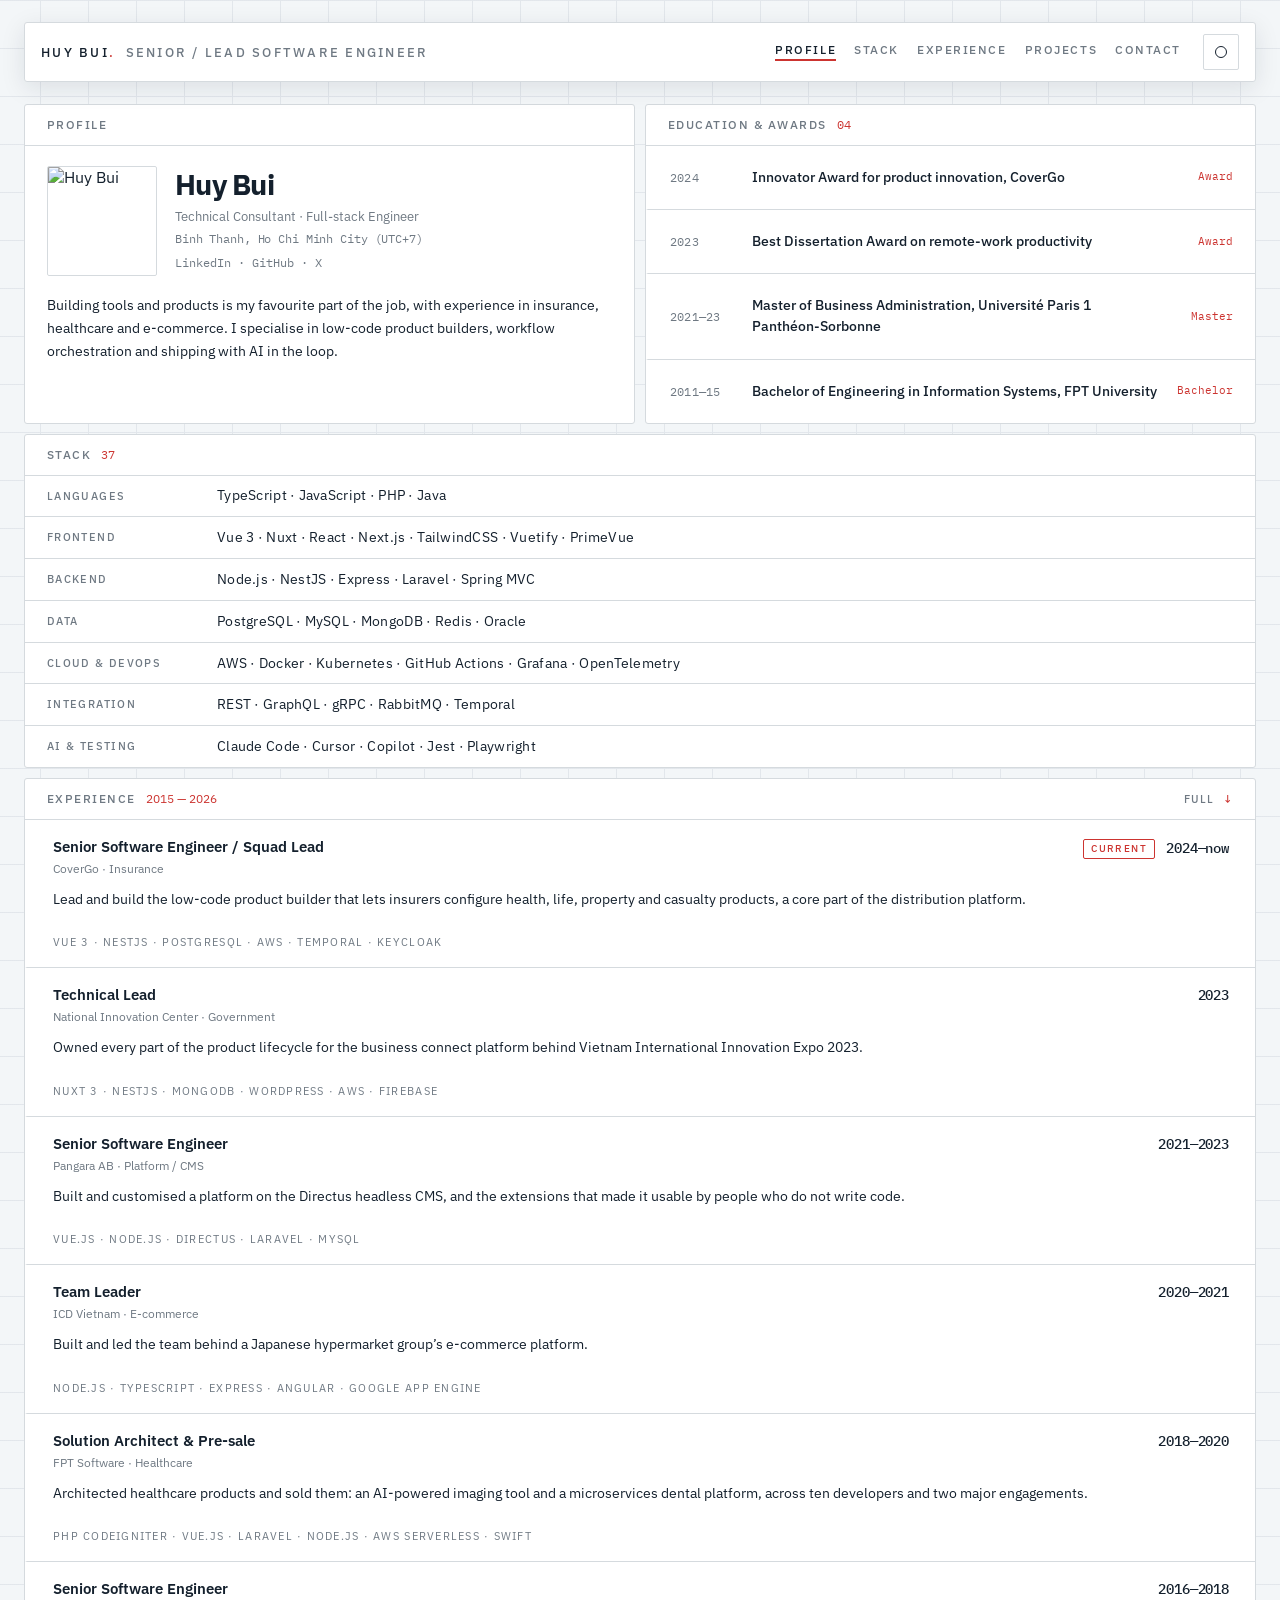
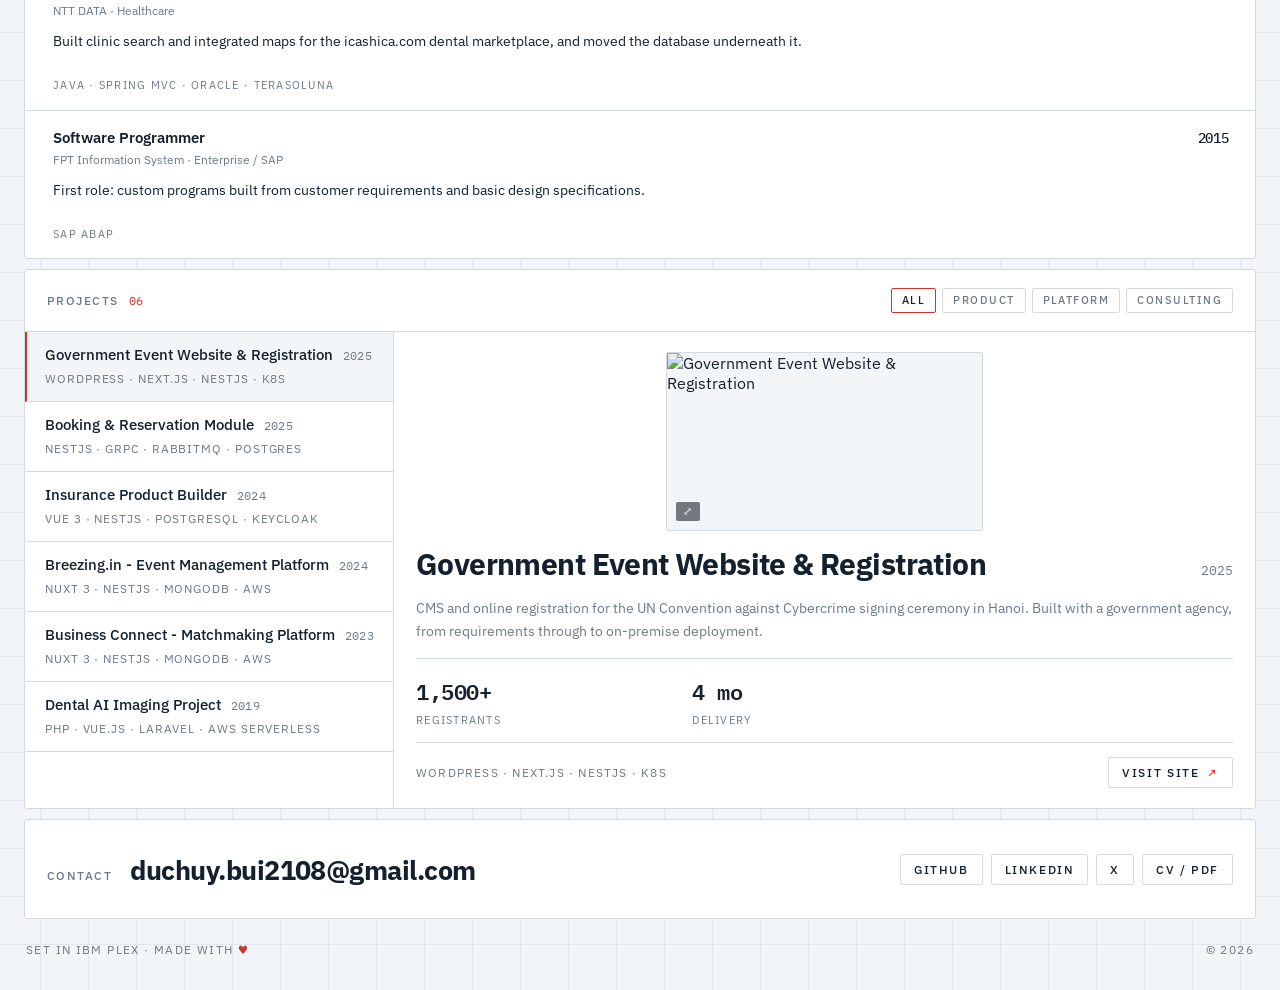
==== commit 66c540eb: "feat: add an X button to the contact section Co-Authored-By: Claude Opus 5.5 <noreply@anthropic.com>" ====
--- a/index.html
+++ b/index.html
@@ -202,6 +202,7 @@
             <a href="https://github.com/huyyb" target="_blank" rel="noopener" class="hv-fill btn-outline">GitHub</a>
             <a href="https://linkedin.com/in/huyyb" target="_blank" rel="noopener"
               class="hv-fill btn-outline">LinkedIn</a>
+            <a href="https://x.com/huyybX" target="_blank" rel="noopener" class="hv-fill btn-outline">X</a>
             <!-- A real link, so it works with JS off. site.js opens the preview instead. -->
             <a data-cv-open="" href="/assets/certs/huy-bui-cv.pdf" target="_blank" rel="noopener"
               class="hv-fill btn-outline" data-i18n="contact.cv">CV / PDF</a>
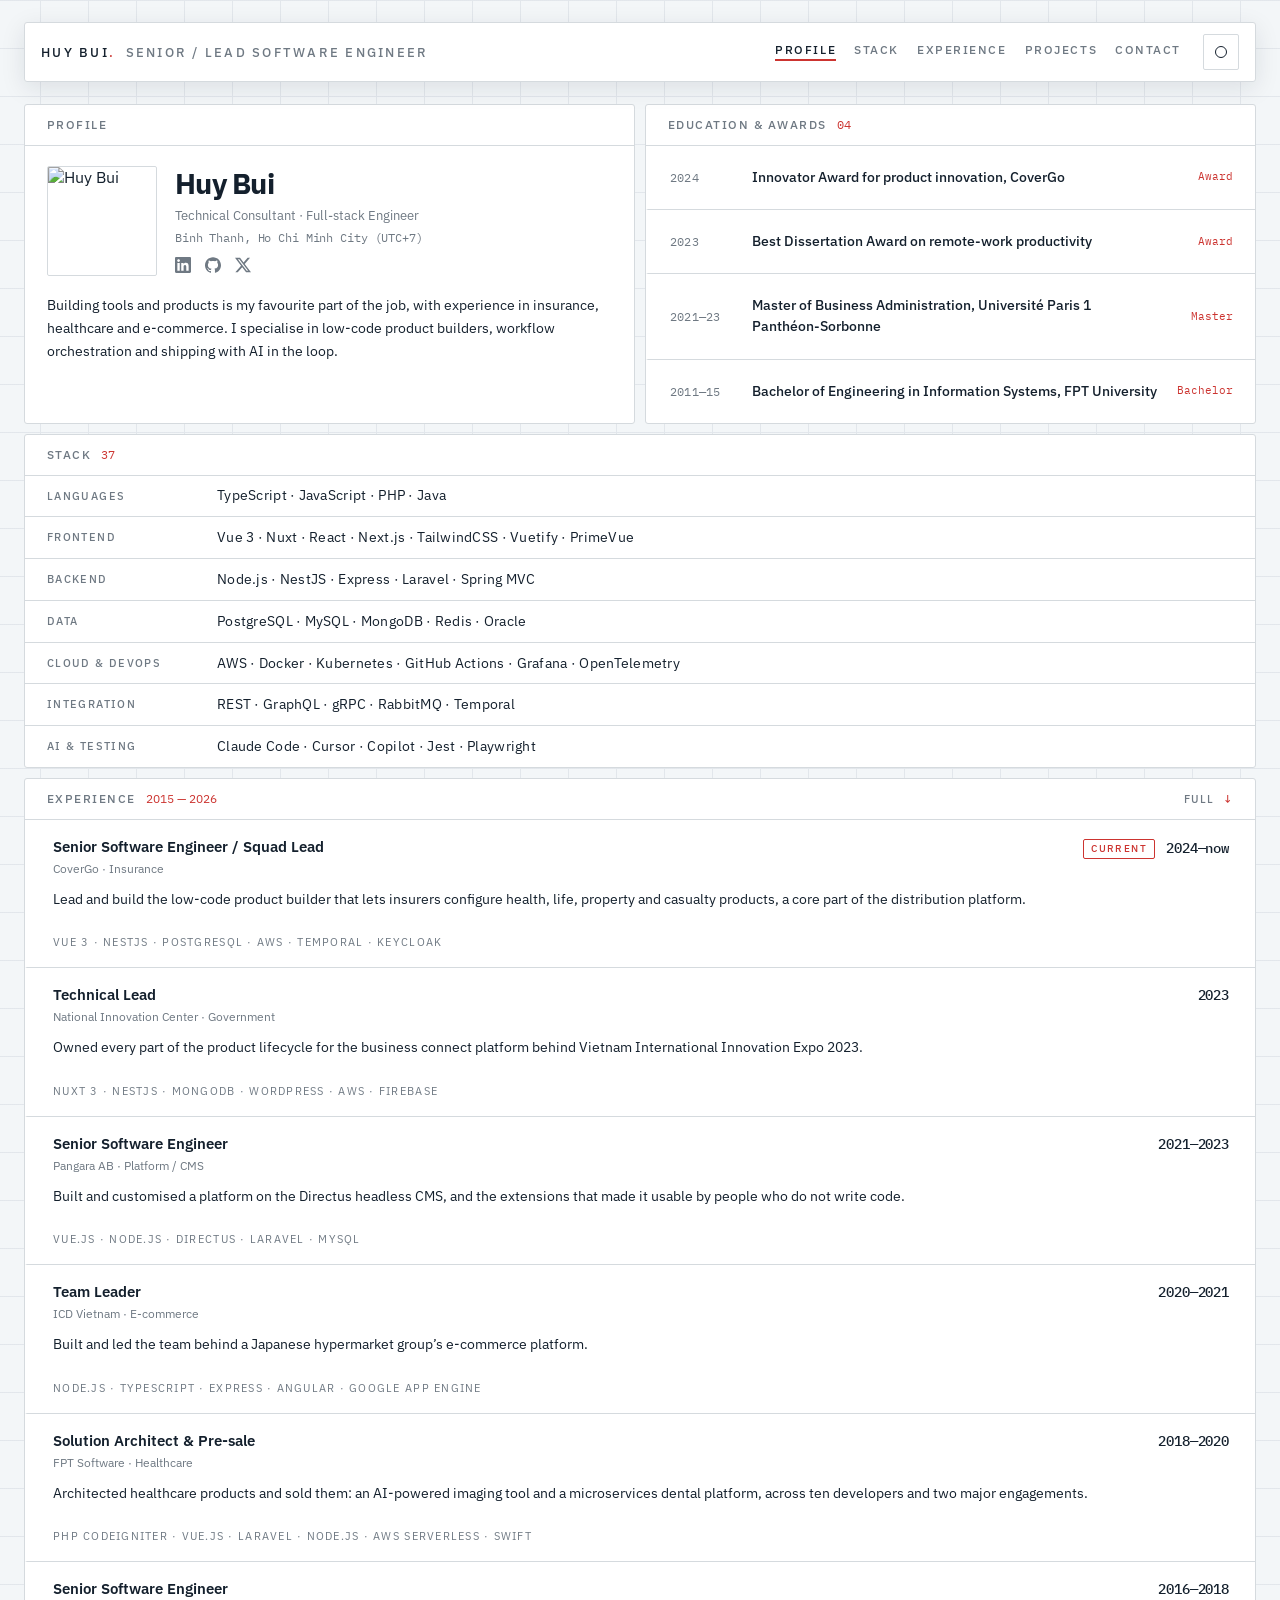
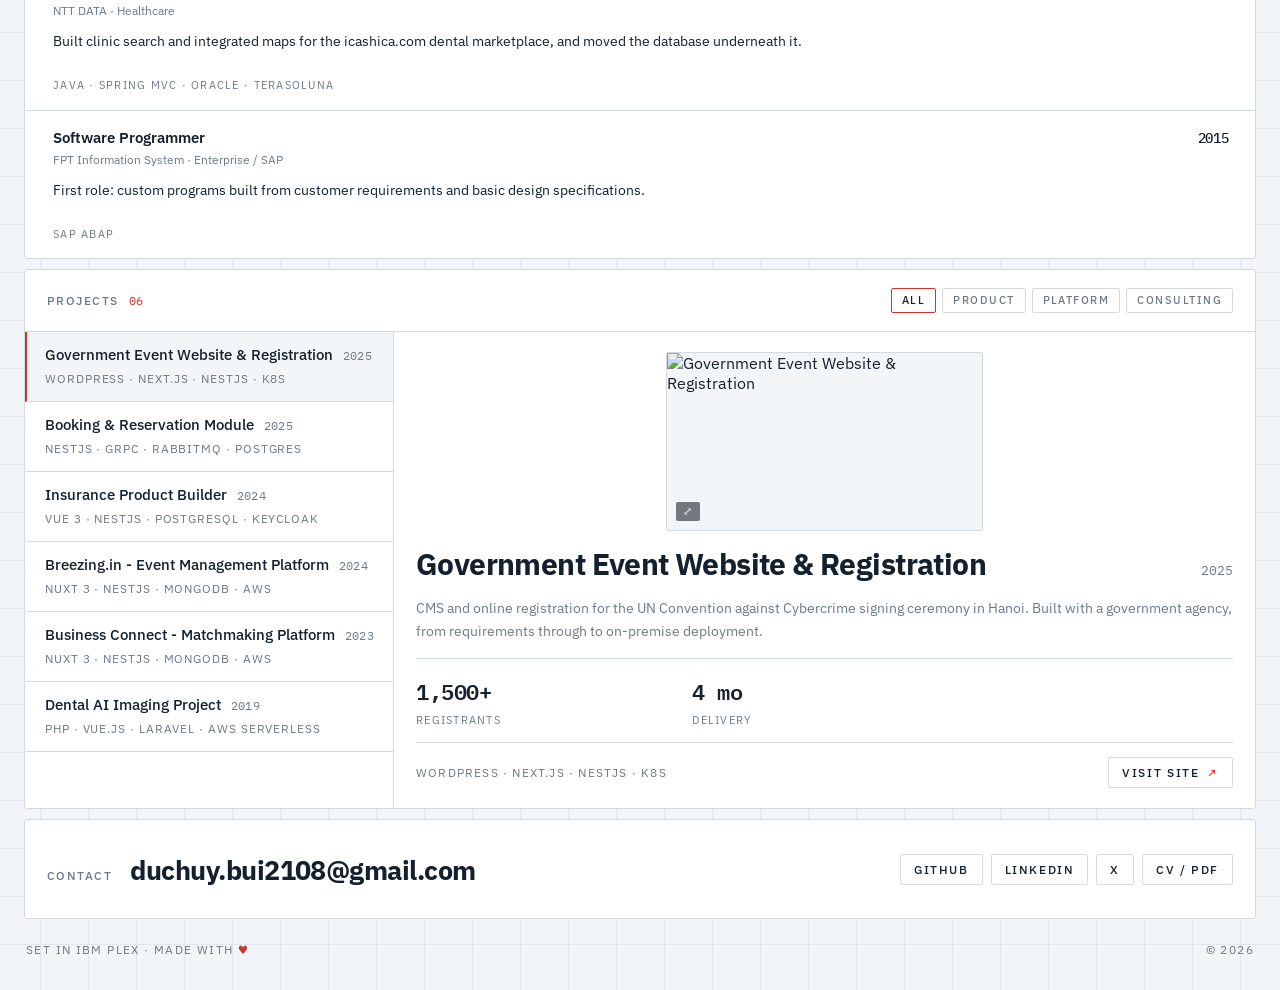
==== commit f838c148: "feat: show the profile social links as logos Inline SVGs with currentColor, so they follow the theme" ====
--- a/index.html
+++ b/index.html
@@ -95,9 +95,9 @@
                 </div>
                 <div class="loc-line" data-i18n="hero.loc">Binh Thanh, Ho Chi Minh City (UTC+7)</div>
                 <div class="social-line">
-                  <a href="https://linkedin.com/in/huyyb" target="_blank" rel="noopener">LinkedIn</a> ·
-                  <a href="https://github.com/huyyb" target="_blank" rel="noopener">GitHub</a> ·
-                  <a href="https://x.com/huyybX" target="_blank" rel="noopener">X</a>
+                  <a href="https://linkedin.com/in/huyyb" target="_blank" rel="noopener" aria-label="LinkedIn" title="LinkedIn"><svg viewBox="0 0 24 24" aria-hidden="true"><path d="M20.447 20.452h-3.554v-5.569c0-1.328-.027-3.037-1.852-3.037-1.853 0-2.136 1.445-2.136 2.939v5.667H9.351V9h3.414v1.561h.046c.477-.9 1.637-1.85 3.37-1.85 3.601 0 4.267 2.37 4.267 5.455v6.286zM5.337 7.433c-1.144 0-2.063-.926-2.063-2.065 0-1.138.92-2.063 2.063-2.063 1.14 0 2.064.925 2.064 2.063 0 1.139-.925 2.065-2.064 2.065zm1.782 13.019H3.555V9h3.564v11.452zM22.225 0H1.771C.792 0 0 .774 0 1.729v20.542C0 23.227.792 24 1.771 24h20.451C23.2 24 24 23.227 24 22.271V1.729C24 .774 23.2 0 22.222 0h.003z"/></svg></a>
+                  <a href="https://github.com/huyyb" target="_blank" rel="noopener" aria-label="GitHub" title="GitHub"><svg viewBox="0 0 24 24" aria-hidden="true"><path d="M12 .297c-6.63 0-12 5.373-12 12 0 5.303 3.438 9.8 8.205 11.385.6.113.82-.258.82-.577 0-.285-.01-1.04-.015-2.04-3.338.724-4.042-1.61-4.042-1.61C4.422 18.07 3.633 17.7 3.633 17.7c-1.087-.744.084-.729.084-.729 1.205.084 1.838 1.236 1.838 1.236 1.07 1.835 2.809 1.305 3.495.998.108-.776.417-1.305.76-1.605-2.665-.3-5.466-1.332-5.466-5.93 0-1.31.465-2.38 1.235-3.22-.135-.303-.54-1.523.105-3.176 0 0 1.005-.322 3.3 1.23.96-.267 1.98-.399 3-.405 1.02.006 2.04.138 3 .405 2.28-1.552 3.285-1.23 3.285-1.23.645 1.653.24 2.873.12 3.176.765.84 1.23 1.91 1.23 3.22 0 4.61-2.805 5.625-5.475 5.92.42.36.81 1.096.81 2.22 0 1.606-.015 2.896-.015 3.286 0 .315.21.69.825.57C20.565 22.092 24 17.592 24 12.297c0-6.627-5.373-12-12-12"/></svg></a>
+                  <a href="https://x.com/huyybX" target="_blank" rel="noopener" aria-label="X" title="X"><svg viewBox="0 0 24 24" aria-hidden="true"><path d="M18.901 1.153h3.68l-8.04 9.19L24 22.846h-7.406l-5.8-7.584-6.638 7.584H.474l8.6-9.83L0 1.154h7.594l5.243 6.932ZM17.61 20.644h2.039L6.486 3.24H4.298Z"/></svg></a>
                 </div>
               </div>
             </div>
--- a/assets/css/site.css
+++ b/assets/css/site.css
@@ -200,7 +200,8 @@
 [data-portrait]{flex:none; width:110px; height:110px; box-sizing:border-box; border:1px solid var(--line); border-radius:2px; object-fit:cover; background:var(--surface)}
 .role-line{margin-top:8px; font:400 13px/1.5 'IBM Plex Sans',system-ui,sans-serif; color:var(--muted)}
 .loc-line{margin-top:3px; font:400 12px/1.5 'IBM Plex Mono',ui-monospace,monospace; letter-spacing:-0.01em; color:var(--muted)}
-.social-line{margin-top:6px; font:400 12px/1.5 'IBM Plex Mono',ui-monospace,monospace; color:var(--muted)}
+.social-line{margin-top:10px; display:flex; gap:14px}
+.social-line svg{display:block; width:16px; height:16px; fill:currentColor}
 .social-line a{color:var(--muted)}
 .social-line a:hover{color:var(--accent)}
 .bio{margin:0; font:400 14px/1.65 'IBM Plex Sans',system-ui,sans-serif; color:var(--fg); text-wrap:pretty}
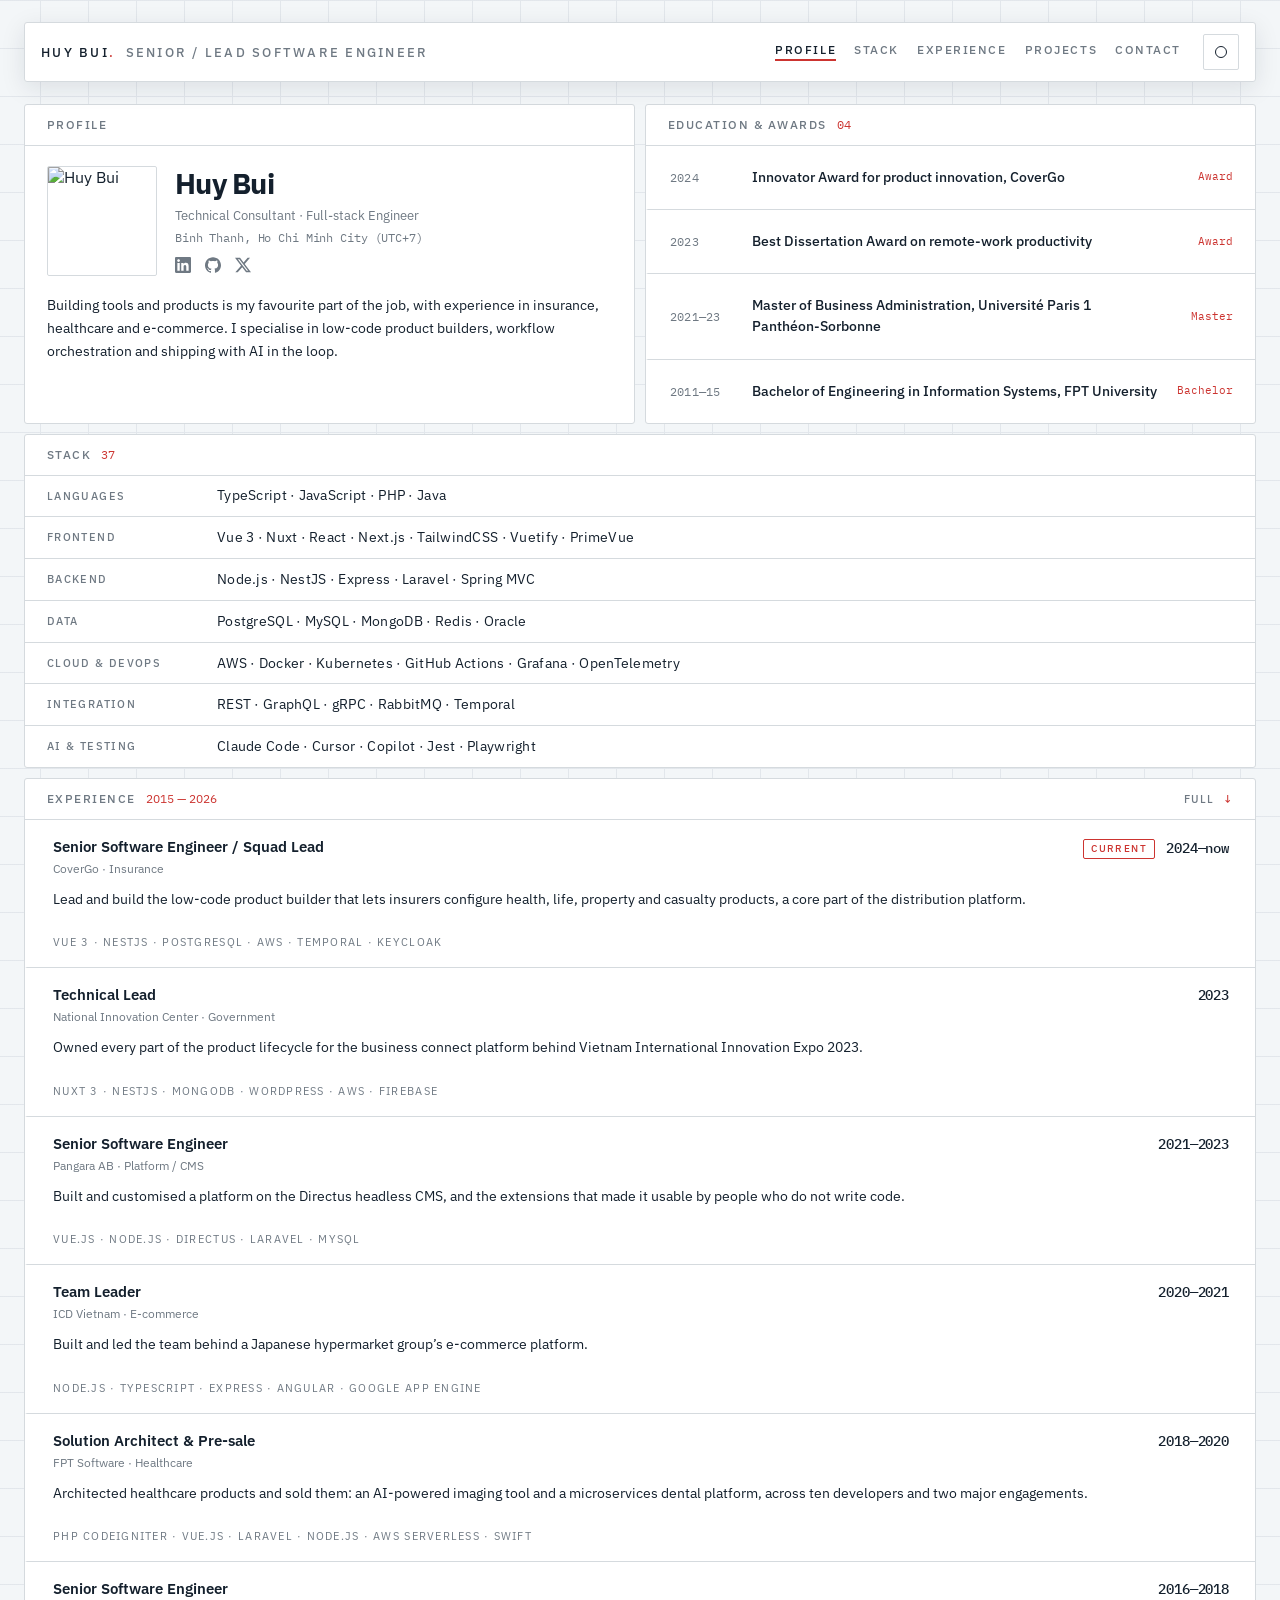
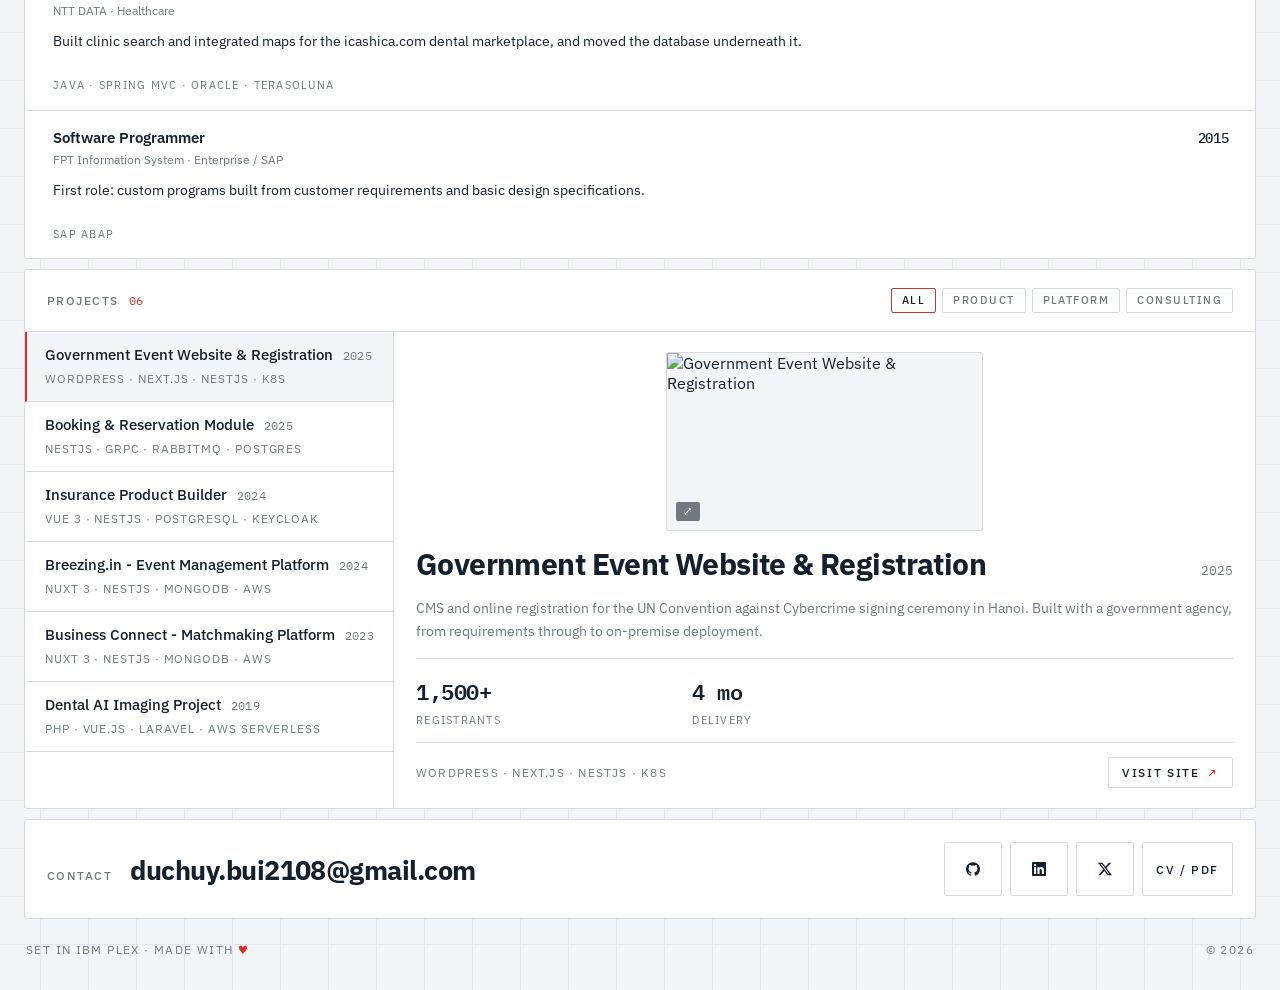
==== commit 4b2654c1: "feat: show the contact social links as logos Same inline SVGs as the profile card. The contact butto" ====
--- a/index.html
+++ b/index.html
@@ -199,10 +199,9 @@
             <a data-mail="" href="mailto:duchuy.bui2108@gmail.com">duchuy.bui2108@gmail.com</a>
           </div>
           <div class="contact-actions">
-            <a href="https://github.com/huyyb" target="_blank" rel="noopener" class="hv-fill btn-outline">GitHub</a>
-            <a href="https://linkedin.com/in/huyyb" target="_blank" rel="noopener"
-              class="hv-fill btn-outline">LinkedIn</a>
-            <a href="https://x.com/huyybX" target="_blank" rel="noopener" class="hv-fill btn-outline">X</a>
+            <a href="https://github.com/huyyb" target="_blank" rel="noopener" class="hv-fill btn-outline btn-icon" aria-label="GitHub" title="GitHub"><svg viewBox="0 0 24 24" aria-hidden="true"><path d="M12 .297c-6.63 0-12 5.373-12 12 0 5.303 3.438 9.8 8.205 11.385.6.113.82-.258.82-.577 0-.285-.01-1.04-.015-2.04-3.338.724-4.042-1.61-4.042-1.61C4.422 18.07 3.633 17.7 3.633 17.7c-1.087-.744.084-.729.084-.729 1.205.084 1.838 1.236 1.838 1.236 1.07 1.835 2.809 1.305 3.495.998.108-.776.417-1.305.76-1.605-2.665-.3-5.466-1.332-5.466-5.93 0-1.31.465-2.38 1.235-3.22-.135-.303-.54-1.523.105-3.176 0 0 1.005-.322 3.3 1.23.96-.267 1.98-.399 3-.405 1.02.006 2.04.138 3 .405 2.28-1.552 3.285-1.23 3.285-1.23.645 1.653.24 2.873.12 3.176.765.84 1.23 1.91 1.23 3.22 0 4.61-2.805 5.625-5.475 5.92.42.36.81 1.096.81 2.22 0 1.606-.015 2.896-.015 3.286 0 .315.21.69.825.57C20.565 22.092 24 17.592 24 12.297c0-6.627-5.373-12-12-12"/></svg></a>
+            <a href="https://linkedin.com/in/huyyb" target="_blank" rel="noopener" class="hv-fill btn-outline btn-icon" aria-label="LinkedIn" title="LinkedIn"><svg viewBox="0 0 24 24" aria-hidden="true"><path d="M20.447 20.452h-3.554v-5.569c0-1.328-.027-3.037-1.852-3.037-1.853 0-2.136 1.445-2.136 2.939v5.667H9.351V9h3.414v1.561h.046c.477-.9 1.637-1.85 3.37-1.85 3.601 0 4.267 2.37 4.267 5.455v6.286zM5.337 7.433c-1.144 0-2.063-.926-2.063-2.065 0-1.138.92-2.063 2.063-2.063 1.14 0 2.064.925 2.064 2.063 0 1.139-.925 2.065-2.064 2.065zm1.782 13.019H3.555V9h3.564v11.452zM22.225 0H1.771C.792 0 0 .774 0 1.729v20.542C0 23.227.792 24 1.771 24h20.451C23.2 24 24 23.227 24 22.271V1.729C24 .774 23.2 0 22.222 0h.003z"/></svg></a>
+            <a href="https://x.com/huyybX" target="_blank" rel="noopener" class="hv-fill btn-outline btn-icon" aria-label="X" title="X"><svg viewBox="0 0 24 24" aria-hidden="true"><path d="M18.901 1.153h3.68l-8.04 9.19L24 22.846h-7.406l-5.8-7.584-6.638 7.584H.474l8.6-9.83L0 1.154h7.594l5.243 6.932ZM17.61 20.644h2.039L6.486 3.24H4.298Z"/></svg></a>
             <!-- A real link, so it works with JS off. site.js opens the preview instead. -->
             <a data-cv-open="" href="/assets/certs/huy-bui-cv.pdf" target="_blank" rel="noopener"
               class="hv-fill btn-outline" data-i18n="contact.cv">CV / PDF</a>
--- a/assets/css/site.css
+++ b/assets/css/site.css
@@ -231,6 +231,9 @@
 [data-d-stack]{font:400 12px/1.6 'IBM Plex Sans',system-ui,sans-serif; letter-spacing:.1em; text-transform:uppercase; color:var(--muted)}
 .btn-outline{border:1px solid var(--line); border-radius:2px; padding:9px 13px; font:500 11.5px/1 'IBM Plex Sans',system-ui,sans-serif;
   letter-spacing:.14em; text-transform:uppercase; transition:border-color .32s cubic-bezier(.33,.02,.24,1)}
+.contact-actions > a{display:flex; align-items:center}
+.btn-icon{padding:9px 11px}
+.btn-icon svg{display:block; width:14px; height:14px; fill:currentColor}
 [data-d-link]{display:flex; align-items:center; gap:8px}
 
 .exp-span{font:400 11.5px/1 'IBM Plex Sans',system-ui,sans-serif; color:var(--accent)}
